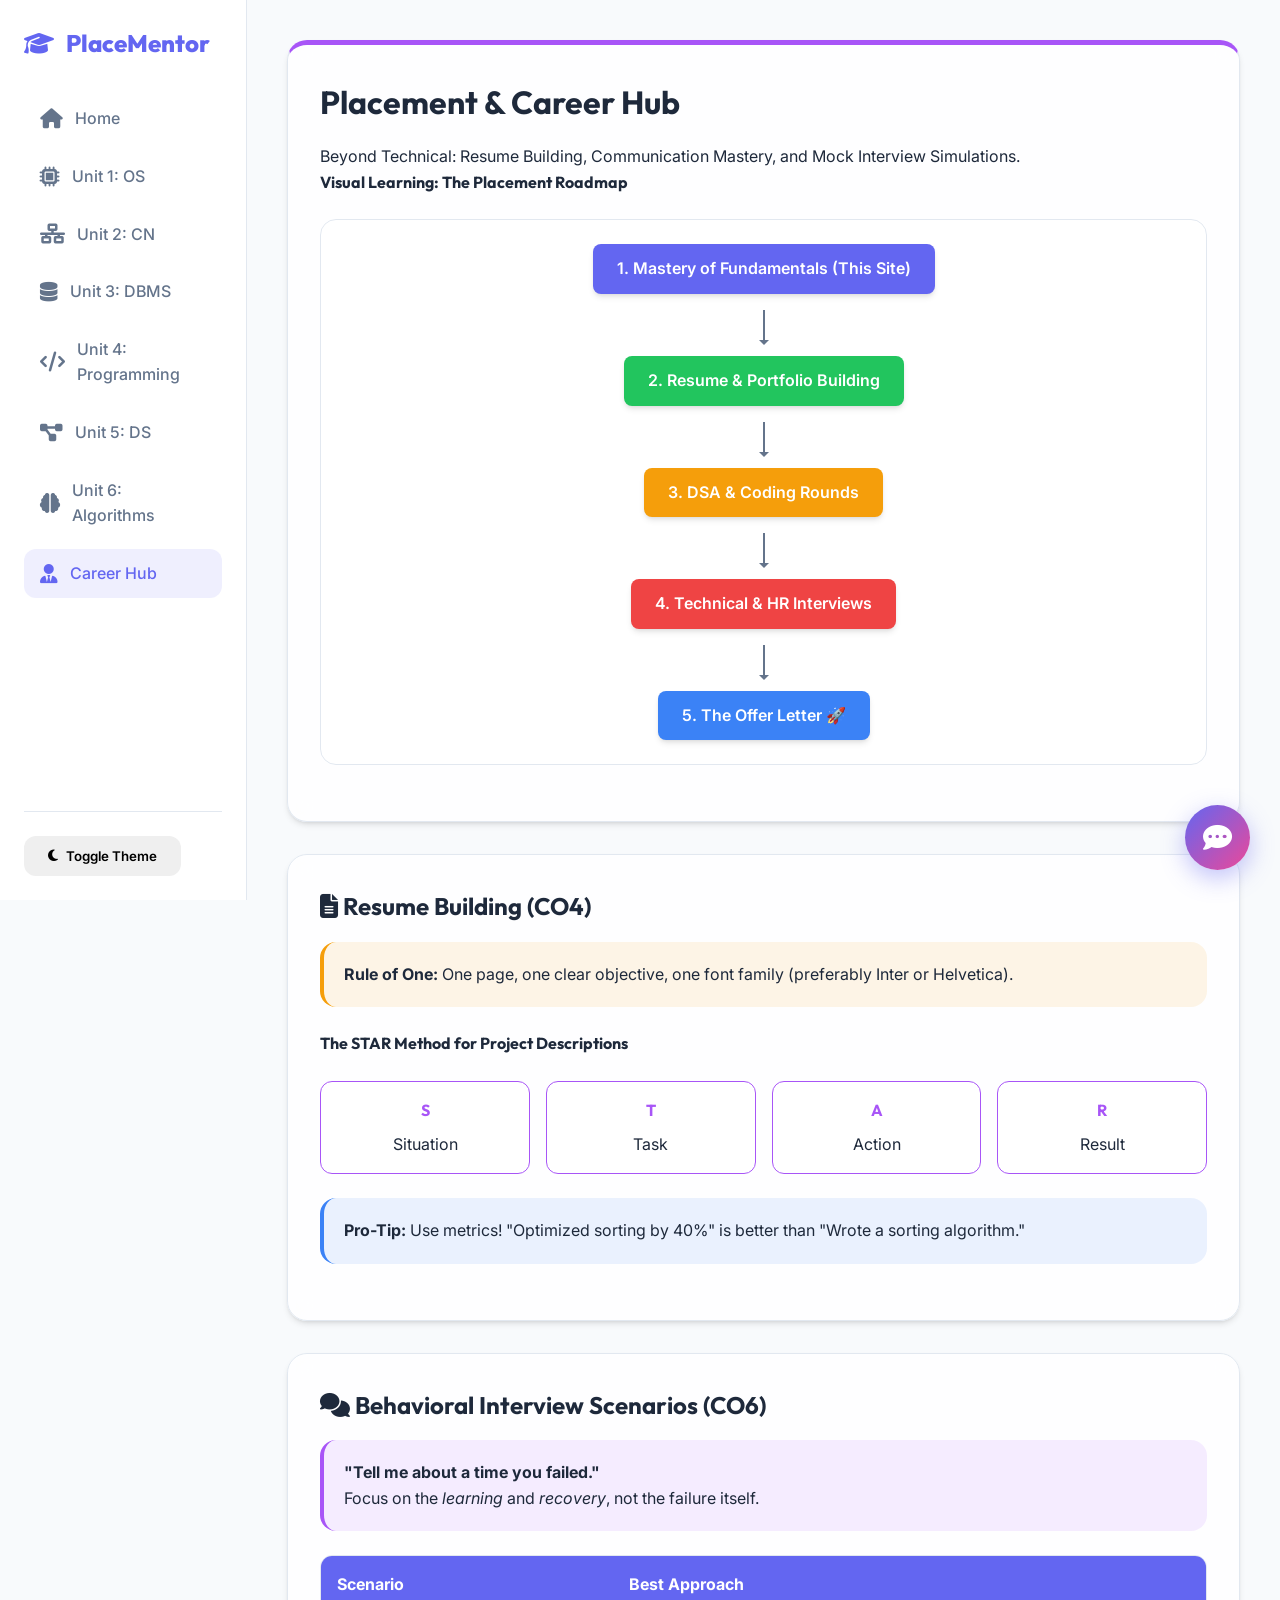
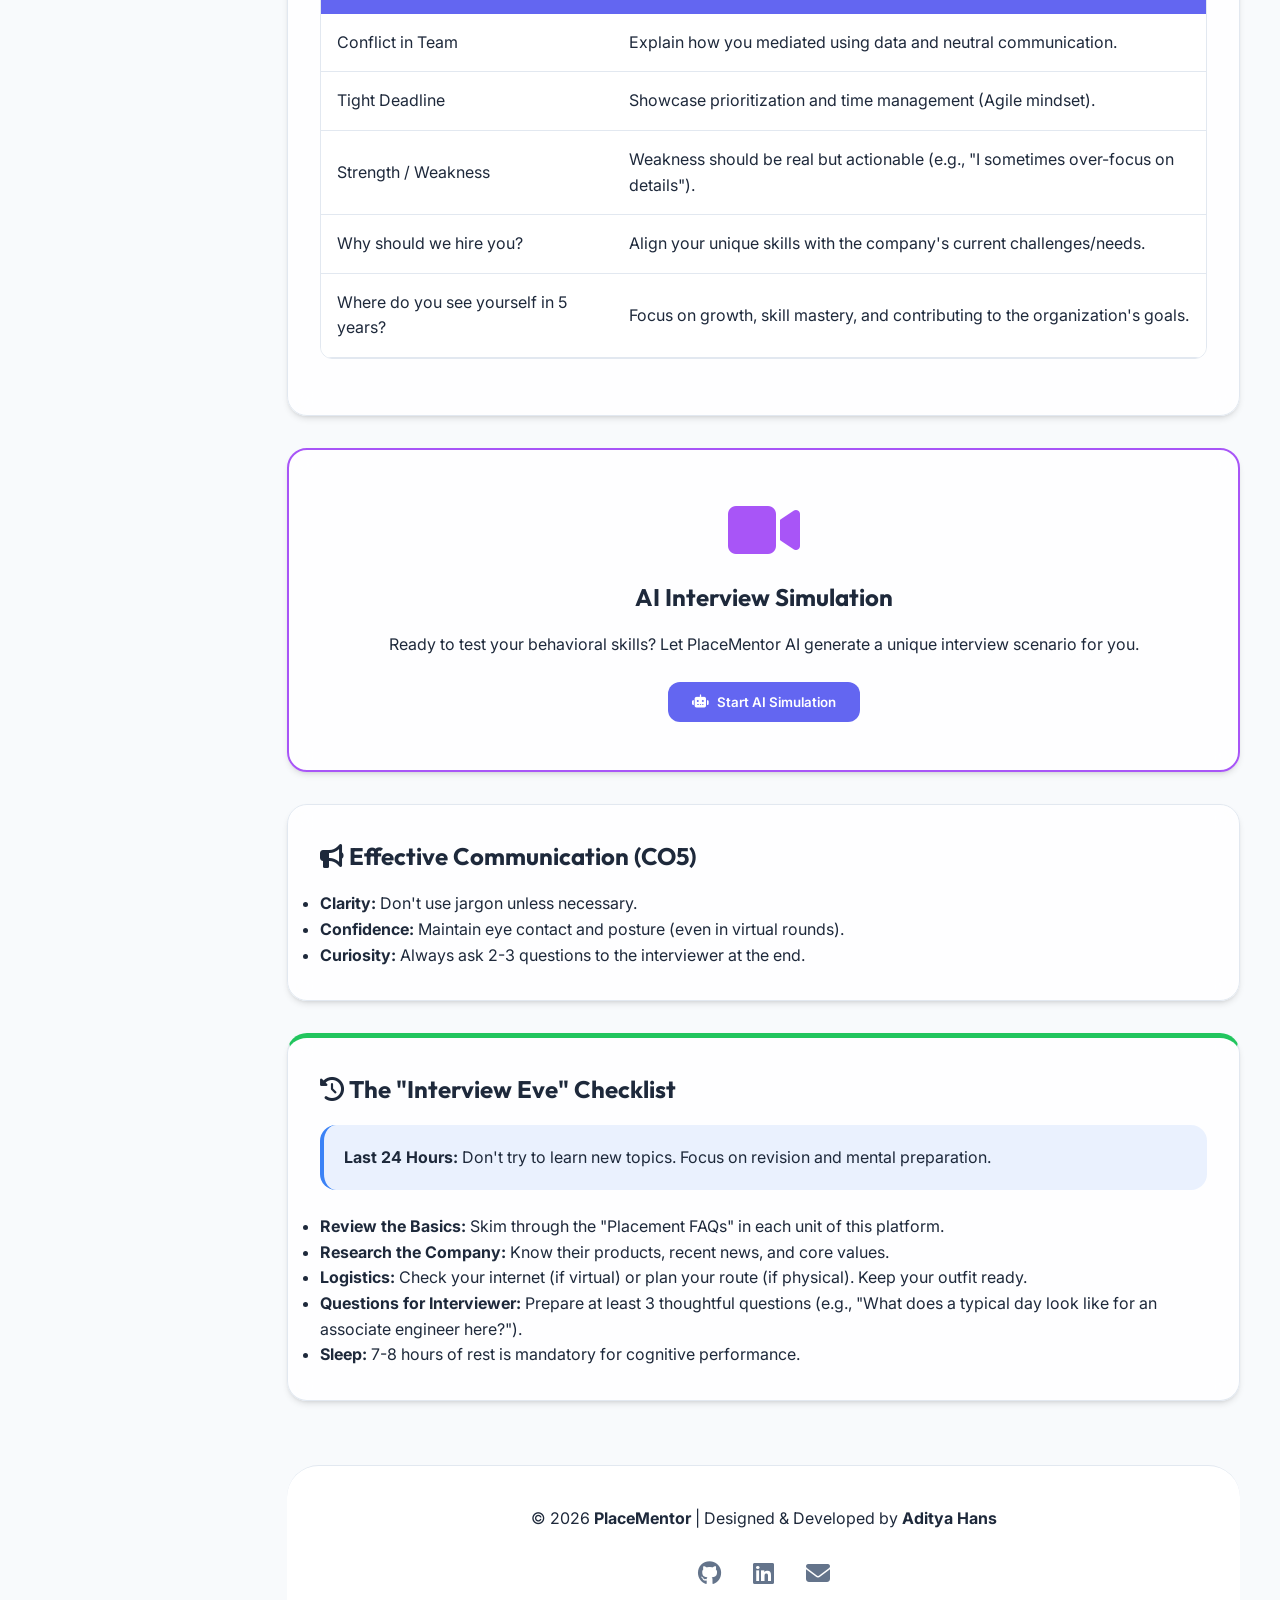
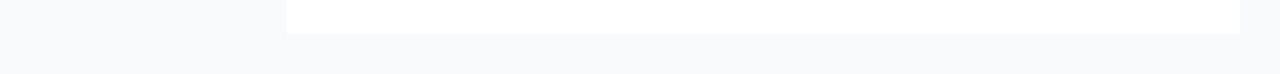
==== career.html @ b66179ef "first commit" ====
<!DOCTYPE html>
<html lang="en" data-theme="light">
<head>
    <meta charset="UTF-8">
    <meta name="viewport" content="width=device-width, initial-scale=1.0">
    <title>Career Hub - PlaceMentor</title>
    <link rel="stylesheet" href="style.css">
    <link rel="stylesheet" href="https://cdnjs.cloudflare.com/ajax/libs/font-awesome/6.4.0/css/all.min.css">
    <style>
        .career-card { border-top: 5px solid var(--purple); }
        .star-method { display: grid; grid-template-columns: repeat(auto-fit, minmax(150px, 1fr)); gap: 1rem; margin: 1.5rem 0; }
        .star-box { background: var(--glass); padding: 1rem; border-radius: 0.75rem; border: 1px solid var(--purple); text-align: center; }
        .star-box h4 { color: var(--purple); margin-bottom: 0.5rem; }
    </style>
</head>
<body>
    <div id="app-container">
        <aside class="sidebar">
            <div class="sidebar-logo"><i class="fas fa-graduation-cap"></i><span>PlaceMentor</span></div>
            <nav class="nav-links">
                <li class="nav-item"><a href="index.html" class="nav-link"><i class="fas fa-home"></i><span>Home</span></a></li>
                <li class="nav-item"><a href="unit1.html" class="nav-link"><i class="fas fa-microchip"></i><span>Unit 1: OS</span></a></li>
                <li class="nav-item"><a href="unit2.html" class="nav-link"><i class="fas fa-network-wired"></i><span>Unit 2: CN</span></a></li>
                <li class="nav-item"><a href="unit3.html" class="nav-link"><i class="fas fa-database"></i><span>Unit 3: DBMS</span></a></li>
                <li class="nav-item"><a href="unit4.html" class="nav-link"><i class="fas fa-code"></i><span>Unit 4: Programming</span></a></li>
                <li class="nav-item"><a href="unit5.html" class="nav-link"><i class="fas fa-project-diagram"></i><span>Unit 5: DS</span></a></li>
                <li class="nav-item"><a href="unit6.html" class="nav-link"><i class="fas fa-brain"></i><span>Unit 6: Algorithms</span></a></li>
                <li class="nav-item"><a href="career.html" class="nav-link active"><i class="fas fa-user-tie"></i><span>Career Hub</span></a></li>
            </nav>
            <div class="sidebar-footer"><button id="theme-toggle" class="btn"><i class="fas fa-moon"></i><span>Toggle Theme</span></button></div>
        </aside>

        <main class="main-content">
            <header class="glass-card career-card">
                <h1>Placement & Career Hub</h1>
                <p>Beyond Technical: Resume Building, Communication Mastery, and Mock Interview Simulations.</p>

                <h4>Visual Learning: The Placement Roadmap</h4>
                <div class="diagram-container">
                    <div class="visual-node">1. Mastery of Fundamentals (This Site)</div>
                    <div class="visual-arrow"></div>
                    <div class="visual-node" style="background: var(--success);">2. Resume & Portfolio Building</div>
                    <div class="visual-arrow"></div>
                    <div class="visual-node" style="background: var(--warning);">3. DSA & Coding Rounds</div>
                    <div class="visual-arrow"></div>
                    <div class="visual-node" style="background: var(--danger);">4. Technical & HR Interviews</div>
                    <div class="visual-arrow"></div>
                    <div class="visual-node" style="background: var(--info);">5. The Offer Letter 🚀</div>
                </div>
            </header>

            <!-- Resume Building -->
            <section class="glass-card">
                <h2><i class="fas fa-file-alt"></i> Resume Building (CO4)</h2>
                <div class="info-box important">
                    <p><strong>Rule of One:</strong> One page, one clear objective, one font family (preferably Inter or Helvetica).</p>
                </div>
                <h4>The STAR Method for Project Descriptions</h4>
                <div class="star-method">
                    <div class="star-box"><h4>S</h4><p>Situation</p></div>
                    <div class="star-box"><h4>T</h4><p>Task</p></div>
                    <div class="star-box"><h4>A</h4><p>Action</p></div>
                    <div class="star-box"><h4>R</h4><p>Result</p></div>
                </div>
                <div class="info-box definition">
                    <p><strong>Pro-Tip:</strong> Use metrics! "Optimized sorting by 40%" is better than "Wrote a sorting algorithm."</p>
                </div>
            </section>

            <!-- Behavioral Mastery -->
            <section class="glass-card">
                <h2><i class="fas fa-comments"></i> Behavioral Interview Scenarios (CO6)</h2>
                <div class="info-box interview">
                    <p><strong>"Tell me about a time you failed."</strong><br>
                    Focus on the <em>learning</em> and <em>recovery</em>, not the failure itself.</p>
                </div>
                <table class="tech-table">
                    <thead><tr><th>Scenario</th><th>Best Approach</th></tr></thead>
                    <tbody>
                        <tr><td>Conflict in Team</td><td>Explain how you mediated using data and neutral communication.</td></tr>
                        <tr><td>Tight Deadline</td><td>Showcase prioritization and time management (Agile mindset).</td></tr>
                        <tr><td>Strength / Weakness</td><td>Weakness should be real but actionable (e.g., "I sometimes over-focus on details").</td></tr>
                        <tr><td>Why should we hire you?</td><td>Align your unique skills with the company's current challenges/needs.</td></tr>
                        <tr><td>Where do you see yourself in 5 years?</td><td>Focus on growth, skill mastery, and contributing to the organization's goals.</td></tr>
                    </tbody>
                </table>
            </section>

            <!-- Mock Simulation Mockup -->
            <section class="glass-card" style="border: 2px solid var(--purple); text-align: center; padding: 3rem;">
                <i class="fas fa-video fa-4x" style="color: var(--purple); margin-bottom: 1rem;"></i>
                <h2>AI Interview Simulation</h2>
                <p>Ready to test your behavioral skills? Let PlaceMentor AI generate a unique interview scenario for you.</p>
                <div id="quiz-career" style="text-align: left; margin-top: 1.5rem;"></div>
                <button class="btn btn-primary" onclick="generateAIQuiz('career', 'Behavioral Interview Questions, HR Scenarios, and Soft Skills')">
                    <i class="fas fa-robot"></i> Start AI Simulation
                </button>
                <div id="quiz-result-career"></div>
            </section>

            <!-- Communication CO5 -->
            <section class="glass-card">
                <h2><i class="fas fa-bullhorn"></i> Effective Communication (CO5)</h2>
                <ul>
                    <li><strong>Clarity:</strong> Don't use jargon unless necessary.</li>
                    <li><strong>Confidence:</strong> Maintain eye contact and posture (even in virtual rounds).</li>
                    <li><strong>Curiosity:</strong> Always ask 2-3 questions to the interviewer at the end.</li>
                </ul>
            </section>

            <section class="glass-card" style="border-top: 5px solid var(--success);">
                <h2><i class="fas fa-history"></i> The "Interview Eve" Checklist</h2>
                <div class="info-box definition">
                    <p><strong>Last 24 Hours:</strong> Don't try to learn new topics. Focus on revision and mental preparation.</p>
                </div>
                <ul>
                    <li><strong>Review the Basics:</strong> Skim through the "Placement FAQs" in each unit of this platform.</li>
                    <li><strong>Research the Company:</strong> Know their products, recent news, and core values.</li>
                    <li><strong>Logistics:</strong> Check your internet (if virtual) or plan your route (if physical). Keep your outfit ready.</li>
                    <li><strong>Questions for Interviewer:</strong> Prepare at least 3 thoughtful questions (e.g., "What does a typical day look like for an associate engineer here?").</li>
                    <li><strong>Sleep:</strong> 7-8 hours of rest is mandatory for cognitive performance.</li>
                </ul>
            </section>

            <footer>
                <p>© 2026 <strong>PlaceMentor</strong> | Designed & Developed by <strong>Aditya Hans</strong></p>
                <div class="footer-links">
                    <a href="https://github.com/AddyTheDeveloper" target="_blank"><i class="fab fa-github"></i></a>
                    <a href="https://www.linkedin.com/in/adityahans17" target="_blank"><i class="fab fa-linkedin"></i></a>
                    <a href="mailto:adityahans.17@gmail.com"><i class="fas fa-envelope"></i></a>
                </div>
            </footer>
        </main>
    </div>

    <!-- PlaceMentor AI Widget -->
    <div id="ai-widget">
        <div id="ai-panel">
            <h4 style="margin-bottom: 0.5rem;"><i class="fas fa-robot"></i> PlaceMentor AI</h4>
            <div class="ai-input-group">
                <input type="text" id="ai-prompt" placeholder="Ask a tech question...">
                <button class="btn btn-primary" onclick="toggleAIConsult()">Ask</button>
            </div>
            <div id="ai-response">I am your technical interview coach. How can I help?</div>
        </div>
        <button id="ai-chat-btn" onclick="toggleAIPanel()"><i class="fas fa-comment-dots"></i></button>
    </div>

    <script src="script.js?v=2.1.1"></script>
    <script>
        function toggleAIPanel() {
            const panel = document.getElementById('ai-panel');
            panel.style.display = panel.style.display === 'block' ? 'none' : 'block';
        }
        function toggleAIConsult() {
            const prompt = document.getElementById('ai-prompt').value;
            if (prompt) askPlaceMentorAI(prompt);
        }
    </script>
</body>
</html>
---- style.css ----
@import url('https://fonts.googleapis.com/css2?family=Inter:wght@300;400;500;600;700&family=Outfit:wght@400;500;600;700&display=swap');

:root {
    /* Base Tokens - Light Mode */
    --primary: #6366f1;
    --primary-rgb: 99, 102, 241;
    --primary-hover: #4f46e5;
    --secondary: #ec4899;
    --secondary-rgb: 236, 72, 153;
    --bg-main: #f8fafc;
    --bg-sidebar: #ffffff;
    --bg-card: rgba(255, 255, 255, 0.8);
    --text-main: #1e293b;
    --text-muted: #64748b;
    --border: #e2e8f0;
    --glass: rgba(255, 255, 255, 0.7);
    --glass-border: rgba(255, 255, 255, 0.3);
    
    /* Semantic Colors */
    --success: #22c55e;
    --warning: #f59e0b;
    --danger: #ef4444;
    --info: #3b82f6;
    --purple: #a855f7;
    --purple-rgb: 168, 85, 247;
    
    --shadow-sm: 0 1px 2px 0 rgb(0 0 0 / 0.05);
    --shadow: 0 4px 6px -1px rgb(0 0 0 / 0.1), 0 2px 4px -2px rgb(0 0 0 / 0.1);
    --shadow-lg: 0 10px 15px -3px rgb(0 0 0 / 0.1), 0 4px 6px -4px rgb(0 0 0 / 0.1);
    
    --transition: all 0.3s cubic-bezier(0.4, 0, 0.2, 1);
}

[data-theme="dark"] {
    --bg-main: #0f172a;
    --bg-sidebar: #1e293b;
    --bg-card: rgba(30, 41, 59, 0.8);
    --text-main: #f1f5f9;
    --text-muted: #94a3b8;
    --border: #334155;
    --glass: rgba(15, 23, 42, 0.7);
    --glass-border: rgba(255, 255, 255, 0.1);
}

* {
    margin: 0;
    padding: 0;
    box-sizing: border-box;
    scroll-behavior: smooth;
}

body {
    font-family: 'Inter', sans-serif;
    background-color: var(--bg-main);
    color: var(--text-main);
    line-height: 1.6;
    transition: var(--transition);
    overflow-x: hidden;
}

h1, h2, h3, h4, h5 {
    font-family: 'Outfit', sans-serif;
    margin-bottom: 1rem;
    font-weight: 700;
}

/* PlaceMentor AI Widget - Premium Fixed Alignment */
#ai-widget {
    position: fixed;
    bottom: 30px;
    right: 30px;
    z-index: 10000;
    font-family: 'Outfit', sans-serif;
}

#ai-chat-btn {
    width: 65px;
    height: 65px;
    border-radius: 50%;
    background: linear-gradient(135deg, var(--primary), var(--secondary));
    color: white;
    border: none;
    cursor: pointer;
    box-shadow: 0 8px 25px rgba(var(--primary-rgb), 0.4);
    display: flex;
    align-items: center;
    justify-content: center;
    font-size: 1.8rem;
    transition: all 0.4s cubic-bezier(0.175, 0.885, 0.32, 1.275);
}

#ai-chat-btn:hover {
    transform: scale(1.1) rotate(5deg);
    box-shadow: 0 12px 35px rgba(var(--primary-rgb), 0.6);
}

#ai-panel {
    position: absolute;
    bottom: 85px;
    right: 0;
    width: 350px;
    background: var(--bg-card);
    backdrop-filter: blur(20px);
    border: 1px solid var(--border);
    border-radius: 1.5rem;
    padding: 1.5rem;
    box-shadow: 0 15px 50px rgba(0,0,0,0.3);
    display: none;
    flex-direction: column;
    animation: aiSlideUp 0.4s ease-out;
}

@keyframes aiSlideUp {
    from { transform: translateY(20px); opacity: 0; }
    to { transform: translateY(0); opacity: 1; }
}

#ai-response {
    margin-top: 1.25rem;
    font-size: 0.9rem;
    max-height: 250px;
    overflow-y: auto;
    padding: 1rem;
    background: var(--bg-main);
    border-radius: 1rem;
    border: 1px solid var(--border);
    line-height: 1.6;
    color: var(--text-main);
}

.ai-input-group {
    display: flex;
    gap: 0.75rem;
}

.ai-input-group input {
    flex: 1;
    padding: 0.8rem 1rem;
    border-radius: 0.75rem;
    border: 1px solid var(--border);
    background: var(--bg-main);
    color: var(--text-main);
    outline: none;
    transition: border 0.3s;
}

.ai-input-group input:focus {
    border-color: var(--primary);
}

/* Layout */
#app-container {
    display: flex;
    min-height: 100vh;
}

/* Sidebar */
.sidebar {
    width: 280px;
    background: var(--bg-sidebar);
    border-right: 1px solid var(--border);
    height: 100vh;
    position: sticky;
    top: 0;
    padding: 1.5rem;
    display: flex;
    flex-direction: column;
    z-index: 100;
    transition: var(--transition);
}

.sidebar-logo {
    display: flex;
    align-items: center;
    gap: 0.75rem;
    font-size: 1.5rem;
    font-weight: 800;
    color: var(--primary);
    margin-bottom: 2rem;
    font-family: 'Outfit', sans-serif;
}

.nav-links {
    list-style: none;
    flex-grow: 1;
}

.nav-item {
    margin-bottom: 0.5rem;
}

.nav-link {
    display: flex;
    align-items: center;
    gap: 0.75rem;
    padding: 0.75rem 1rem;
    text-decoration: none;
    color: var(--text-muted);
    border-radius: 0.75rem;
    font-weight: 500;
    transition: var(--transition);
}

.nav-link:hover, .nav-link.active {
    background: rgba(var(--primary-rgb), 0.1);
    color: var(--primary);
}

.nav-link i {
    font-size: 1.25rem;
}

/* Sidebar Footer & Theme Toggle */
.sidebar-footer {
    padding-top: 1.5rem;
    border-top: 1px solid var(--border);
    margin-top: auto;
}

/* Main Content */
.main-content {
    flex-grow: 1;
    padding: 2.5rem;
    max-width: 1200px;
    margin: 0 auto;
}

/* Cards & Glassmorphism */
.glass-card {
    background: var(--bg-card);
    backdrop-filter: blur(12px);
    -webkit-backdrop-filter: blur(12px);
    border: 1px solid var(--border);
    box-shadow: var(--shadow);
    border-radius: 1.25rem;
    padding: 2rem;
    margin-bottom: 2rem;
    transition: var(--transition);
}

.glass-card:hover {
    transform: translateY(-4px);
    box-shadow: var(--shadow-lg);
}

/* Buttons */
.btn {
    display: inline-flex;
    align-items: center;
    justify-content: center;
    padding: 0.75rem 1.5rem;
    border-radius: 0.75rem;
    font-weight: 600;
    cursor: pointer;
    transition: var(--transition);
    border: none;
    gap: 0.5rem;
    font-family: inherit;
}

.btn-primary {
    background: var(--primary);
    color: white;
}

.btn-primary:hover {
    background: var(--primary-hover);
    box-shadow: 0 4px 12px rgba(var(--primary-rgb), 0.3);
}

/* Alert Boxes */
.info-box {
    padding: 1.25rem;
    border-radius: 1rem;
    margin-bottom: 1.5rem;
    border-left: 4px solid;
    display: flex;
    gap: 1rem;
}

.info-box.definition { border-color: var(--info); background: rgba(59, 130, 246, 0.1); }
.info-box.formula { border-color: var(--success); background: rgba(34, 197, 94, 0.1); }
.info-box.important { border-color: var(--warning); background: rgba(245, 158, 11, 0.1); }
.info-box.interview { border-color: var(--purple); background: rgba(var(--purple-rgb), 0.1); }

/* Progress Tracker */
.progress-container {
    width: 100%;
    height: 8px;
    background: var(--border);
    border-radius: 4px;
    margin: 1rem 0;
    overflow: hidden;
}

.progress-bar {
    height: 100%;
    background: linear-gradient(90deg, var(--primary), var(--secondary));
    width: 0%;
    transition: width 0.5s ease;
}

/* Tables */
.tech-table-wrapper {
    width: 100%;
    overflow-x: auto;
    margin: 1.5rem 0;
    border-radius: 0.75rem;
    border: 1px solid var(--border);
}

.tech-table {
    width: 100%;
    min-width: 600px;
    border-collapse: collapse;
}

.tech-table th {
    background: var(--primary);
    color: white;
    padding: 1rem;
    text-align: left;
}

.tech-table td {
    padding: 1rem;
    border-bottom: 1px solid var(--border);
    background: var(--bg-card);
}

/* Footer */
footer {
    margin-top: 4rem;
    padding: 2.5rem;
    border-top: 1px solid var(--border);
    text-align: center;
    background: var(--bg-sidebar);
    border-radius: 2rem 2rem 0 0;
}

.footer-links {
    margin-top: 1.5rem;
    display: flex;
    justify-content: center;
    gap: 2rem;
}

.footer-links a {
    color: var(--text-muted);
    font-size: 1.5rem;
    transition: var(--transition);
}

.footer-links a:hover {
    color: var(--primary);
    transform: translateY(-3px);
}

/* Responsive Adjustments */
@media (max-width: 1024px) {
    .sidebar { width: 80px; padding: 1rem 0.5rem; }
    .sidebar-logo span, .nav-link span, .sidebar-footer span { display: none; }
    .main-content { padding: 1.5rem; }
}

@media (max-width: 768px) {
    #app-container { flex-direction: column; }
    .sidebar {
        width: 100%;
        height: auto;
        position: fixed;
        bottom: 0;
        top: auto;
        flex-direction: row;
        border-right: none;
        border-top: 1px solid var(--border);
        padding: 0.5rem;
        z-index: 1000;
    }
    .sidebar-logo, .sidebar-footer { display: none; }
    .nav-links {
        display: flex;
        flex-direction: row;
        width: 100%;
        justify-content: space-around;
    }
    .nav-item { margin-bottom: 0; }
    .nav-link {
        flex-direction: column;
        gap: 4px;
        padding: 0.5rem;
        font-size: 0.65rem;
    }
    .nav-link i { font-size: 1.2rem; }
    .nav-link span { display: block; }
    .main-content {
        padding: 1.5rem;
        margin-bottom: 100px; /* More space for bottom nav */
    }
    #ai-widget {
        bottom: 110px; /* Lift above bottom nav */
        right: 20px;
    }
    #ai-chat-btn {
        bottom: 90px; /* Lift above bottom nav */
        right: 20px;
        width: 50px;
        height: 50px;
    }
    #ai-panel {
        width: calc(100vw - 40px);
        right: 0;
        bottom: 70px;
    }
}

/* Technical Enhancements for Visual Learning */
.diagram-container {
    background: var(--bg-card);
    border: 1px solid var(--border);
    border-radius: 1rem;
    padding: 1.5rem;
    margin: 1.5rem 0;
    display: flex;
    flex-direction: column;
    align-items: center;
    gap: 1rem;
}

.visual-node {
    padding: 0.75rem 1.5rem;
    background: var(--primary);
    color: white;
    border-radius: 0.5rem;
    font-weight: 600;
    box-shadow: var(--shadow);
}

.visual-arrow {
    width: 2px;
    height: 30px;
    background: var(--text-muted);
    position: relative;
}

.visual-arrow::after {
    content: '';
    position: absolute;
    bottom: -5px;
    left: -4px;
    border-left: 5px solid transparent;
    border-right: 5px solid transparent;
    border-top: 5px solid var(--text-muted);
}
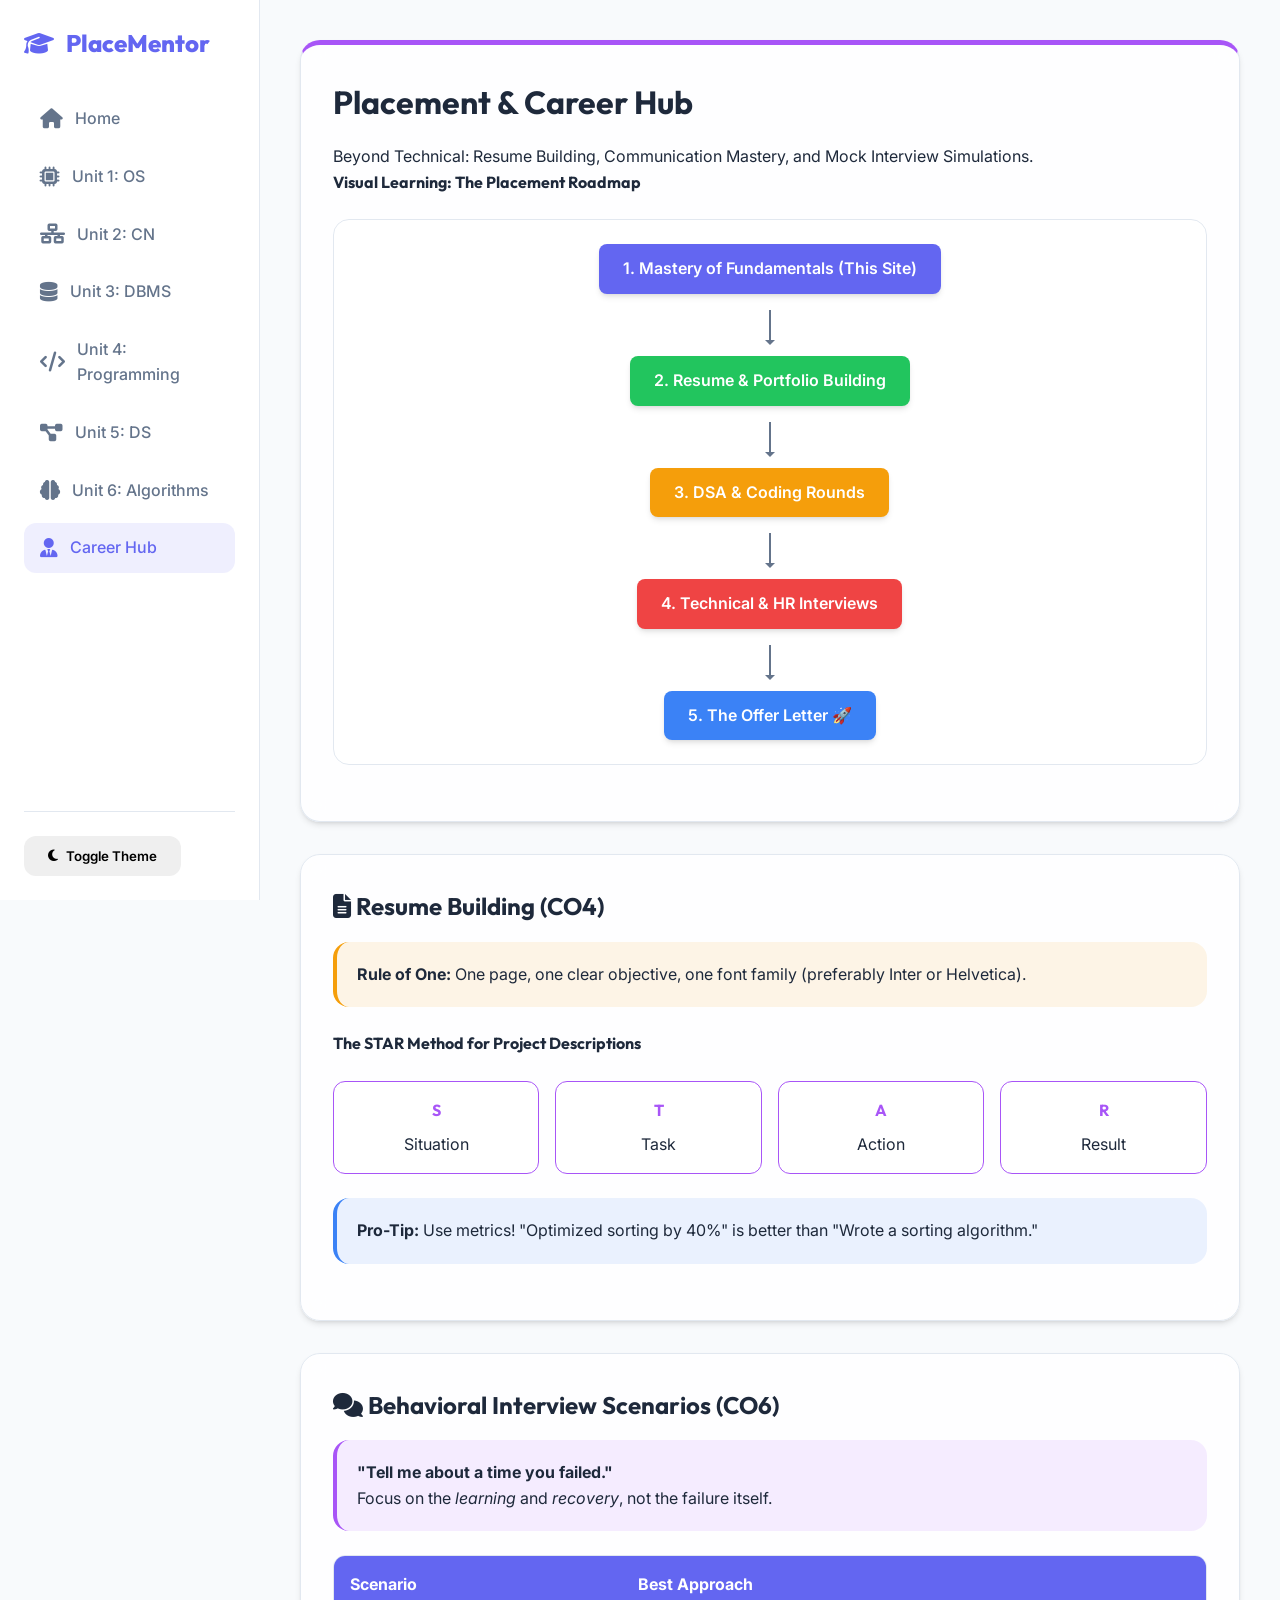
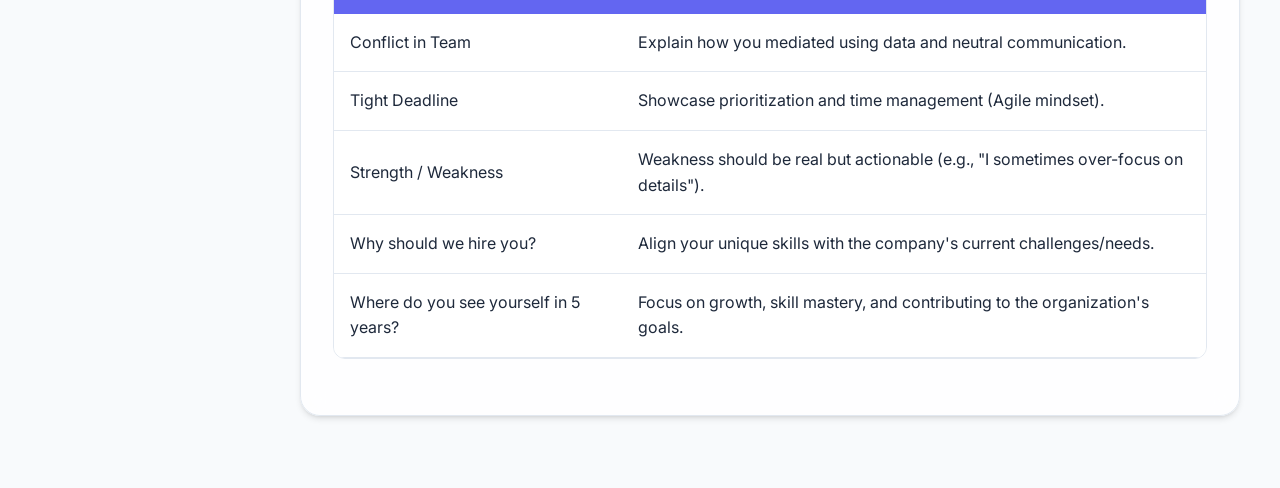
==== commit 18edc160: "fix" ====
--- a/career.html
+++ b/career.html
@@ -86,76 +86,6 @@
                 </table>
             </section>
 
-            <!-- Mock Simulation Mockup -->
-            <section class="glass-card" style="border: 2px solid var(--purple); text-align: center; padding: 3rem;">
-                <i class="fas fa-video fa-4x" style="color: var(--purple); margin-bottom: 1rem;"></i>
-                <h2>AI Interview Simulation</h2>
-                <p>Ready to test your behavioral skills? Let PlaceMentor AI generate a unique interview scenario for you.</p>
-                <div id="quiz-career" style="text-align: left; margin-top: 1.5rem;"></div>
-                <button class="btn btn-primary" onclick="generateAIQuiz('career', 'Behavioral Interview Questions, HR Scenarios, and Soft Skills')">
-                    <i class="fas fa-robot"></i> Start AI Simulation
-                </button>
-                <div id="quiz-result-career"></div>
-            </section>
-
-            <!-- Communication CO5 -->
-            <section class="glass-card">
-                <h2><i class="fas fa-bullhorn"></i> Effective Communication (CO5)</h2>
-                <ul>
-                    <li><strong>Clarity:</strong> Don't use jargon unless necessary.</li>
-                    <li><strong>Confidence:</strong> Maintain eye contact and posture (even in virtual rounds).</li>
-                    <li><strong>Curiosity:</strong> Always ask 2-3 questions to the interviewer at the end.</li>
-                </ul>
-            </section>
-
-            <section class="glass-card" style="border-top: 5px solid var(--success);">
-                <h2><i class="fas fa-history"></i> The "Interview Eve" Checklist</h2>
-                <div class="info-box definition">
-                    <p><strong>Last 24 Hours:</strong> Don't try to learn new topics. Focus on revision and mental preparation.</p>
-                </div>
-                <ul>
-                    <li><strong>Review the Basics:</strong> Skim through the "Placement FAQs" in each unit of this platform.</li>
-                    <li><strong>Research the Company:</strong> Know their products, recent news, and core values.</li>
-                    <li><strong>Logistics:</strong> Check your internet (if virtual) or plan your route (if physical). Keep your outfit ready.</li>
-                    <li><strong>Questions for Interviewer:</strong> Prepare at least 3 thoughtful questions (e.g., "What does a typical day look like for an associate engineer here?").</li>
-                    <li><strong>Sleep:</strong> 7-8 hours of rest is mandatory for cognitive performance.</li>
-                </ul>
-            </section>
-
-            <footer>
-                <p>© 2026 <strong>PlaceMentor</strong> | Designed & Developed by <strong>Aditya Hans</strong></p>
-                <div class="footer-links">
-                    <a href="https://github.com/AddyTheDeveloper" target="_blank"><i class="fab fa-github"></i></a>
-                    <a href="https://www.linkedin.com/in/adityahans17" target="_blank"><i class="fab fa-linkedin"></i></a>
-                    <a href="mailto:adityahans.17@gmail.com"><i class="fas fa-envelope"></i></a>
-                </div>
-            </footer>
-        </main>
-    </div>
-
-    <!-- PlaceMentor AI Widget -->
-    <div id="ai-widget">
-        <div id="ai-panel">
-            <h4 style="margin-bottom: 0.5rem;"><i class="fas fa-robot"></i> PlaceMentor AI</h4>
-            <div class="ai-input-group">
-                <input type="text" id="ai-prompt" placeholder="Ask a tech question...">
-                <button class="btn btn-primary" onclick="toggleAIConsult()">Ask</button>
-            </div>
-            <div id="ai-response">I am your technical interview coach. How can I help?</div>
-        </div>
-        <button id="ai-chat-btn" onclick="toggleAIPanel()"><i class="fas fa-comment-dots"></i></button>
-    </div>
-
     <script src="script.js?v=2.1.1"></script>
-    <script>
-        function toggleAIPanel() {
-            const panel = document.getElementById('ai-panel');
-            panel.style.display = panel.style.display === 'block' ? 'none' : 'block';
-        }
-        function toggleAIConsult() {
-            const prompt = document.getElementById('ai-prompt').value;
-            if (prompt) askPlaceMentorAI(prompt);
-        }
-    </script>
 </body>
 </html>
--- a/style.css
+++ b/style.css
@@ -64,90 +64,6 @@
     font-weight: 700;
 }
 
-/* PlaceMentor AI Widget - Premium Fixed Alignment */
-#ai-widget {
-    position: fixed;
-    bottom: 30px;
-    right: 30px;
-    z-index: 10000;
-    font-family: 'Outfit', sans-serif;
-}
-
-#ai-chat-btn {
-    width: 65px;
-    height: 65px;
-    border-radius: 50%;
-    background: linear-gradient(135deg, var(--primary), var(--secondary));
-    color: white;
-    border: none;
-    cursor: pointer;
-    box-shadow: 0 8px 25px rgba(var(--primary-rgb), 0.4);
-    display: flex;
-    align-items: center;
-    justify-content: center;
-    font-size: 1.8rem;
-    transition: all 0.4s cubic-bezier(0.175, 0.885, 0.32, 1.275);
-}
-
-#ai-chat-btn:hover {
-    transform: scale(1.1) rotate(5deg);
-    box-shadow: 0 12px 35px rgba(var(--primary-rgb), 0.6);
-}
-
-#ai-panel {
-    position: absolute;
-    bottom: 85px;
-    right: 0;
-    width: 350px;
-    background: var(--bg-card);
-    backdrop-filter: blur(20px);
-    border: 1px solid var(--border);
-    border-radius: 1.5rem;
-    padding: 1.5rem;
-    box-shadow: 0 15px 50px rgba(0,0,0,0.3);
-    display: none;
-    flex-direction: column;
-    animation: aiSlideUp 0.4s ease-out;
-}
-
-@keyframes aiSlideUp {
-    from { transform: translateY(20px); opacity: 0; }
-    to { transform: translateY(0); opacity: 1; }
-}
-
-#ai-response {
-    margin-top: 1.25rem;
-    font-size: 0.9rem;
-    max-height: 250px;
-    overflow-y: auto;
-    padding: 1rem;
-    background: var(--bg-main);
-    border-radius: 1rem;
-    border: 1px solid var(--border);
-    line-height: 1.6;
-    color: var(--text-main);
-}
-
-.ai-input-group {
-    display: flex;
-    gap: 0.75rem;
-}
-
-.ai-input-group input {
-    flex: 1;
-    padding: 0.8rem 1rem;
-    border-radius: 0.75rem;
-    border: 1px solid var(--border);
-    background: var(--bg-main);
-    color: var(--text-main);
-    outline: none;
-    transition: border 0.3s;
-}
-
-.ai-input-group input:focus {
-    border-color: var(--primary);
-}
-
 /* Layout */
 #app-container {
     display: flex;
@@ -397,20 +313,9 @@
         padding: 1.5rem;
         margin-bottom: 100px; /* More space for bottom nav */
     }
-    #ai-widget {
-        bottom: 110px; /* Lift above bottom nav */
-        right: 20px;
-    }
-    #ai-chat-btn {
-        bottom: 90px; /* Lift above bottom nav */
-        right: 20px;
-        width: 50px;
-        height: 50px;
-    }
-    #ai-panel {
-        width: calc(100vw - 40px);
-        right: 0;
-        bottom: 70px;
+    .main-content {
+        padding: 1.5rem;
+        margin-bottom: 100px; /* More space for bottom nav */
     }
 }
 
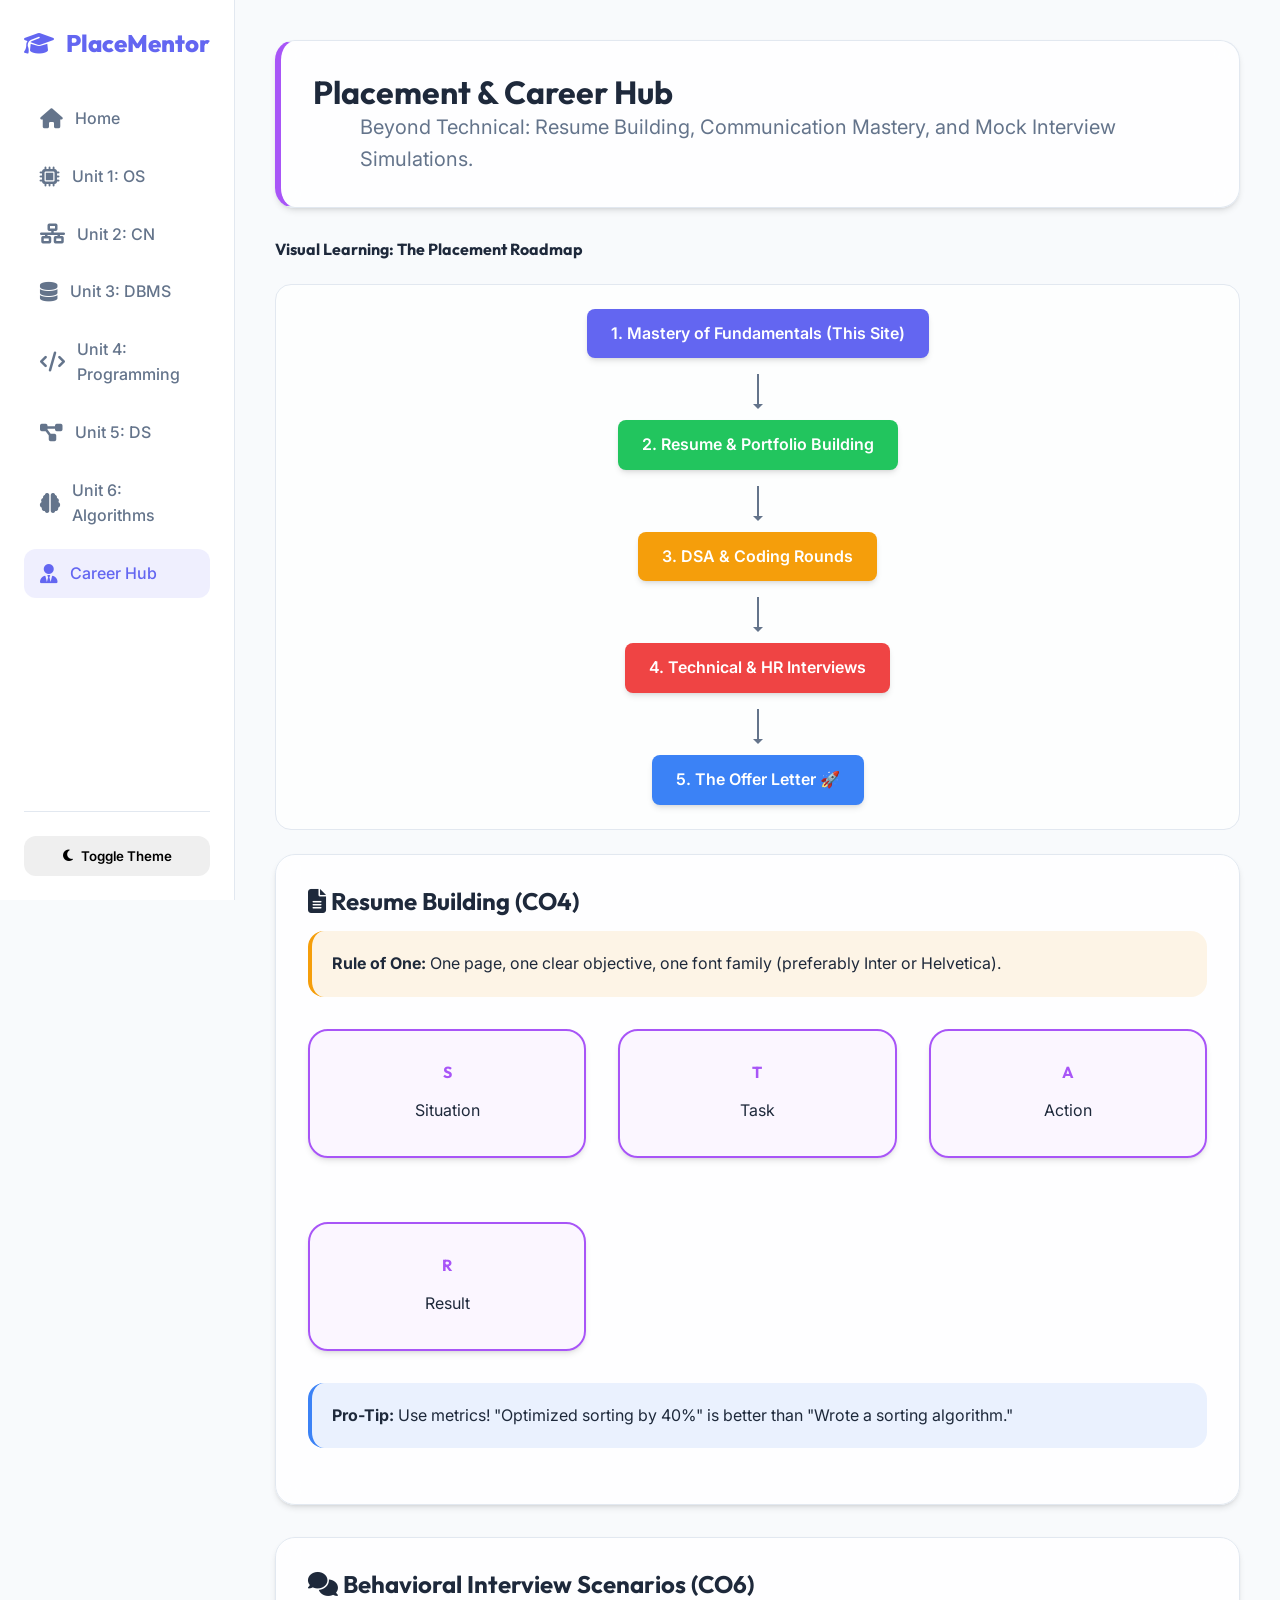
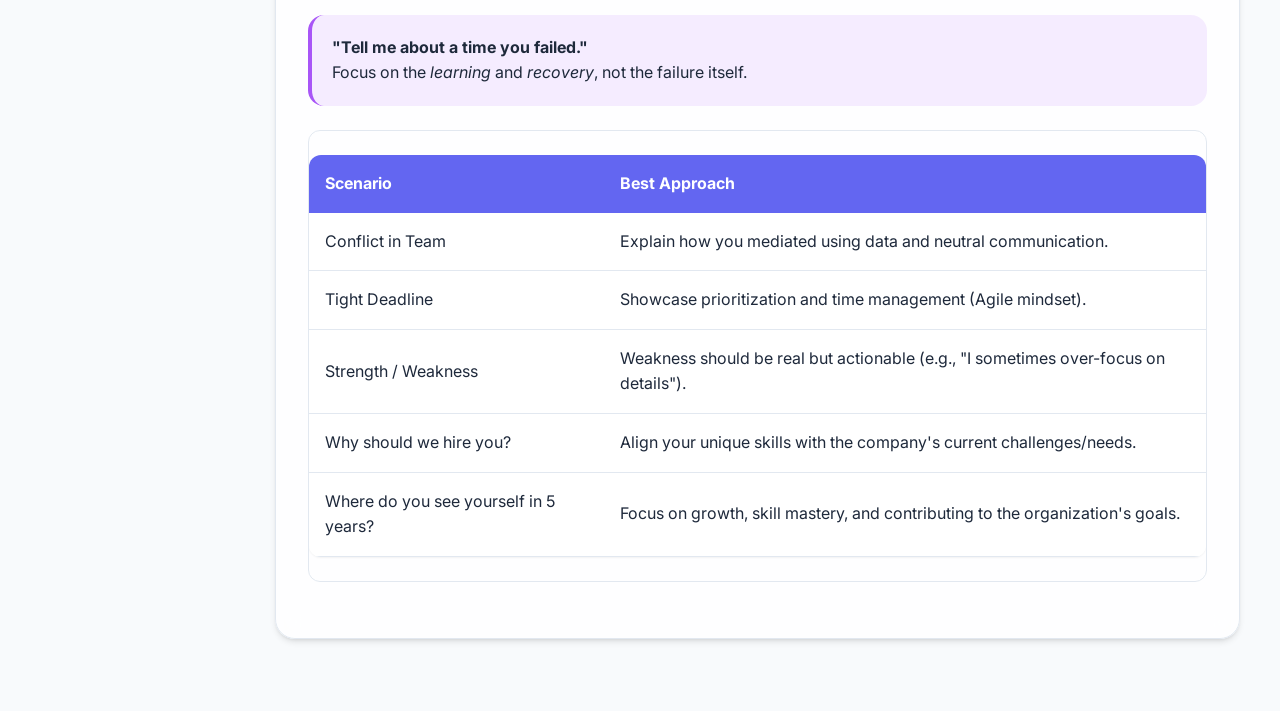
==== commit 1ba18c7a: "fix" ====
--- a/career.html
+++ b/career.html
@@ -6,12 +6,6 @@
     <title>Career Hub - PlaceMentor</title>
     <link rel="stylesheet" href="style.css">
     <link rel="stylesheet" href="https://cdnjs.cloudflare.com/ajax/libs/font-awesome/6.4.0/css/all.min.css">
-    <style>
-        .career-card { border-top: 5px solid var(--purple); }
-        .star-method { display: grid; grid-template-columns: repeat(auto-fit, minmax(150px, 1fr)); gap: 1rem; margin: 1.5rem 0; }
-        .star-box { background: var(--glass); padding: 1rem; border-radius: 0.75rem; border: 1px solid var(--purple); text-align: center; }
-        .star-box h4 { color: var(--purple); margin-bottom: 0.5rem; }
-    </style>
 </head>
 <body>
     <div id="app-container">
@@ -27,13 +21,19 @@
                 <li class="nav-item"><a href="unit6.html" class="nav-link"><i class="fas fa-brain"></i><span>Unit 6: Algorithms</span></a></li>
                 <li class="nav-item"><a href="career.html" class="nav-link active"><i class="fas fa-user-tie"></i><span>Career Hub</span></a></li>
             </nav>
-            <div class="sidebar-footer"><button id="theme-toggle" class="btn"><i class="fas fa-moon"></i><span>Toggle Theme</span></button></div>
+            <div class="sidebar-footer">
+                <button id="theme-toggle" class="btn w-full">
+                    <i class="fas fa-moon"></i>
+                    <span>Toggle Theme</span>
+                </button>
+            </div>
         </aside>
 
         <main class="main-content">
-            <header class="glass-card career-card">
-                <h1>Placement & Career Hub</h1>
-                <p>Beyond Technical: Resume Building, Communication Mastery, and Mock Interview Simulations.</p>
+            <header class="glass-card header-unit" style="border-left-color: var(--purple);">
+                <h1 class="mb-0">Placement & Career Hub</h1>
+                <p class="hero-subtitle mb-0 mt-2">Beyond Technical: Resume Building, Communication Mastery, and Mock Interview Simulations.</p>
+            </header>
 
                 <h4>Visual Learning: The Placement Roadmap</h4>
                 <div class="diagram-container">
@@ -55,12 +55,23 @@
                 <div class="info-box important">
                     <p><strong>Rule of One:</strong> One page, one clear objective, one font family (preferably Inter or Helvetica).</p>
                 </div>
-                <h4>The STAR Method for Project Descriptions</h4>
-                <div class="star-method">
-                    <div class="star-box"><h4>S</h4><p>Situation</p></div>
-                    <div class="star-box"><h4>T</h4><p>Task</p></div>
-                    <div class="star-box"><h4>A</h4><p>Action</p></div>
-                    <div class="star-box"><h4>R</h4><p>Result</p></div>
+                <div class="benefit-grid mt-2 text-center">
+                    <div class="p-4 border-purple glass-card">
+                        <h4 class="color-purple">S</h4>
+                        <p>Situation</p>
+                    </div>
+                    <div class="p-4 border-purple glass-card">
+                        <h4 class="color-purple">T</h4>
+                        <p>Task</p>
+                    </div>
+                    <div class="p-4 border-purple glass-card">
+                        <h4 class="color-purple">A</h4>
+                        <p>Action</p>
+                    </div>
+                    <div class="p-4 border-purple glass-card">
+                        <h4 class="color-purple">R</h4>
+                        <p>Result</p>
+                    </div>
                 </div>
                 <div class="info-box definition">
                     <p><strong>Pro-Tip:</strong> Use metrics! "Optimized sorting by 40%" is better than "Wrote a sorting algorithm."</p>
--- a/style.css
+++ b/style.css
@@ -62,7 +62,28 @@
     font-family: 'Outfit', sans-serif;
     margin-bottom: 1rem;
     font-weight: 700;
-}
+    line-height: 1.2;
+}
+
+/* Utility Classes */
+.text-center { text-align: center; }
+.text-left { text-align: left; }
+.p-4 { padding: 1rem; }
+.pl-4 { padding-left: 1.5rem; }
+.flex-between { display: flex; justify-content: space-between; align-items: center; }
+.flex-center { display: flex; justify-content: center; align-items: center; }
+.w-full { width: 100%; }
+.mt-1 { margin-top: 0.25rem; }
+.mt-2 { margin-top: 0.5rem; }
+.mt-4 { margin-top: 1rem; }
+.mb-0 { margin-bottom: 0 !important; }
+
+.color-primary { color: var(--primary); }
+.color-secondary { color: var(--secondary); }
+.color-success { color: var(--success); }
+.color-warning { color: var(--warning); }
+.color-danger { color: var(--danger); }
+.color-purple { color: var(--purple); }
 
 /* Layout */
 #app-container {
@@ -81,7 +102,7 @@
     padding: 1.5rem;
     display: flex;
     flex-direction: column;
-    z-index: 100;
+    z-index: 1000;
     transition: var(--transition);
 }
 
@@ -137,8 +158,9 @@
 .main-content {
     flex-grow: 1;
     padding: 2.5rem;
-    max-width: 1200px;
+    max-width: 1300px;
     margin: 0 auto;
+    width: 100%;
 }
 
 /* Cards & Glassmorphism */
@@ -156,7 +178,7 @@
 
 .glass-card:hover {
     transform: translateY(-4px);
-    box-shadow: var(--shadow-lg);
+    box-shadow: 0 20px 25px -5px rgb(0 0 0 / 0.1), 0 8px 10px -6px rgb(0 0 0 / 0.1);
 }
 
 /* Buttons */
@@ -238,11 +260,102 @@
     text-align: left;
 }
 
-.tech-table td {
-    padding: 1rem;
-    border-bottom: 1px solid var(--border);
-    background: var(--bg-card);
-}
+/* Collapsibles */
+.collapsible-header { cursor: pointer; display: flex; justify-content: space-between; align-items: center; padding: 1.25rem; background: var(--bg-card); border-radius: 0.75rem; margin-bottom: 0.75rem; border: 1px solid var(--border); transition: var(--transition); }
+.collapsible-header:hover { border-color: var(--primary); background: var(--glass); }
+.collapsible-content { max-height: 0; overflow: hidden; transition: max-height 0.4s ease-out; padding: 0 1.5rem; }
+.collapsible-content.active { max-height: fit-content; padding-bottom: 2rem; }
+.chevron-icon { transition: transform 0.3s; }
+.collapsible-header.active .chevron-icon { transform: rotate(180deg); }
+
+/* Technical Table Enhancements */
+.tech-table { width: 100%; border-collapse: collapse; margin: 1.5rem 0; border-radius: 0.75rem; overflow: hidden; box-shadow: var(--shadow-sm); }
+.tech-table th { background: var(--primary); color: white; padding: 1rem !important; text-align: left; }
+.tech-table td { padding: 1rem !important; border-bottom: 1px solid var(--border); background: var(--bg-card); }
+.tech-table tr:hover td { background: rgba(var(--primary-rgb), 0.02); }
+
+/* Simulator & Diagrams */
+.gantt-container { display: flex; margin: 1.5rem 0; height: 60px; border: 2px solid var(--border); border-radius: 12px; overflow: hidden; background: var(--bg-main); box-shadow: inset 0 2px 4px rgba(0,0,0,0.05); }
+.gantt-block { display: flex; flex-direction: column; align-items: center; justify-content: center; color: white; font-size: 0.75rem; font-weight: 700; position: relative; border-right: 1px solid rgba(255,255,255,0.2); }
+.gantt-block span { position: absolute; bottom: -25px; right: 0; color: var(--text-main); font-size: 0.7rem; }
+
+.memory-calc { background: var(--glass); padding: 1.5rem; border-radius: 1rem; border: 1px solid var(--primary); margin: 1.5rem 0; }
+.diagram-box { background: var(--bg-sidebar); border: 2px dashed var(--border); border-radius: 1rem; padding: 3rem; text-align: center; margin: 2rem 0; }
+
+pre { background: #1e1e1e !important; color: #dcdcdc !important; padding: 1.5rem !important; border-radius: 1rem !important; overflow-x: auto; font-family: 'Fira Code', 'Courier New', monospace; font-size: 0.9rem; line-height: 1.6; border: 1px solid #333; margin-top: 1rem; margin-bottom: 1.5rem; }
+
+/* Technical Nodes */
+.visual-node { padding: 0.75rem 1.5rem; border-radius: 0.75rem; font-weight: 600; display: flex; align-items: center; gap: 0.5rem; transition: var(--transition); }
+.bg-info { background: var(--info); color: white; }
+.bg-success { background: var(--success); color: white; }
+.bg-warning { background: var(--warning); color: white; }
+.bg-danger { background: var(--danger); color: white; }
+
+.text-right { text-align: right; }
+.mb-2 { margin-bottom: 0.5rem; }
+
+/* Unit Specific Helpers */
+.osi-stack { display: flex; flex-direction: column; gap: 0.5rem; max-width: 500px; margin: 2rem auto; }
+.osi-layer { padding: 1rem; text-align: center; color: white; font-weight: bold; border-radius: 0.5rem; cursor: pointer; transition: 0.3s; }
+.osi-layer:hover { transform: scale(1.03); filter: brightness(1.1); }
+.layer-info { margin-top: 1rem; padding: 1.5rem; border-radius: 1rem; background: var(--glass); border: 2px solid var(--primary); }
+
+/* Data Structure Visuals */
+.ds-visualizer { background: var(--bg-sidebar); border: 2px dashed var(--border); border-radius: 1rem; padding: 2rem; min-height: 200px; display: flex; align-items: center; justify-content: center; gap: 10px; flex-wrap: wrap; margin: 1.5rem 0; }
+.node { width: 60px; height: 60px; background: var(--primary); color: white; border-radius: 50%; display: flex; align-items: center; justify-content: center; font-weight: bold; position: relative; animation: popIn 0.3s cubic-bezier(0.175, 0.885, 0.32, 1.275); }
+.node::after { content: '→'; position: absolute; right: -20px; color: var(--text-muted); font-size: 1.2rem; }
+.node:last-child::after { content: 'NULL'; right: -45px; font-size: 0.7rem; color: var(--text-muted); }
+
+/* Sort Visualizer */
+.sort-visualizer { background: var(--bg-sidebar); border: 2px dashed var(--border); border-radius: 1rem; padding: 2rem; height: 180px; display: flex; align-items: flex-end; justify-content: center; gap: 6px; margin: 1.5rem 0; }
+.bar { background: var(--secondary); width: 25px; transition: height 0.2s, background 0.1s; border-radius: 6px 6px 0 0; }
+
+@keyframes popIn { from { transform: scale(0); opacity: 0; } to { transform: scale(1); opacity: 1; } }
+
+/* Header Component Extras */
+.header-unit { border-left: 6px solid var(--primary); padding-left: 2rem !important; }
+.border-purple { border: 2px solid var(--purple) !important; background: rgba(var(--purple-rgb), 0.05) !important; }
+
+/* Header Components */
+.search-wrapper { position: relative; width: 100%; }
+.search-wrapper i { position: absolute; left: 1rem; top: 50%; transform: translateY(-50%); color: var(--text-muted); }
+.search-wrapper input { padding-left: 2.75rem !important; background: var(--bg-main) !important; border: 1px solid var(--border) !important; padding: 0.75rem 1rem !important; border-radius: 0.75rem !important; }
+
+.header-right { min-width: 250px; }
+.progress-label { font-size: 0.875rem; font-weight: 600; }
+.progress-text { font-size: 0.875rem; color: var(--primary); }
+
+/* Hero Section */
+.hero-gradient { background: linear-gradient(135deg, rgba(var(--primary-rgb), 0.1), rgba(var(--secondary-rgb), 0.1)) !important; padding: 4rem 3rem !important; }
+.hero h2 { font-size: 3rem; margin-bottom: 1.5rem; }
+.hero-subtitle { font-size: 1.25rem; color: var(--text-muted); margin: 0 auto 2.5rem; max-width: 800px; }
+.hero-actions { gap: 1.5rem; margin-top: 2rem; flex-wrap: wrap; }
+
+.btn-lg { padding: 1rem 2.5rem !important; font-size: 1.1rem !important; }
+.btn-secondary-outline { background: rgba(var(--primary-rgb), 0.05); color: var(--primary); border: 1px solid rgba(var(--primary-rgb), 0.2); }
+.btn-secondary-outline:hover { background: rgba(var(--primary-rgb), 0.15); }
+
+/* Course Grid */
+.course-grid { display: grid; grid-template-columns: repeat(auto-fit, minmax(320px, 1fr)); gap: 1.5rem; margin-top: 2rem; }
+.unit-card { padding: 2rem; display: flex; flex-direction: column; gap: 0.5rem; }
+.unit-icon { font-size: 2.5rem; margin-bottom: 0.5rem; }
+.unit-desc { color: var(--text-muted); font-size: 0.95rem; line-height: 1.5; flex-grow: 1; margin-bottom: 1.5rem; }
+.unit-link { display: inline-flex; align-items: center; gap: 0.5rem; font-weight: 700; text-decoration: none; color: var(--primary); transition: var(--transition); padding: 0 !important; }
+.unit-link:hover { gap: 0.75rem; opacity: 0.8; }
+
+/* Glossary & Benefits */
+.glossary-grid { display: grid; grid-template-columns: repeat(auto-fit, minmax(280px, 1fr)); gap: 1.5rem; }
+.glossary-item { padding: 0.5rem 0; border-bottom: 1px solid var(--border); font-size: 0.95rem; }
+.glossary-item:last-child { border-bottom: none; }
+
+.benefit-grid { display: grid; grid-template-columns: repeat(auto-fit, minmax(250px, 1fr)); gap: 2rem; margin-top: 2rem; }
+.benefit-card { text-align: center; padding: 2.5rem 2rem; border-bottom: 4px solid transparent; }
+.benefit-card i { margin-bottom: 1.5rem; display: block; }
+.benefit-card h4 { margin-bottom: 1rem; }
+
+.border-primary { border-bottom-color: var(--primary) !important; }
+.border-secondary { border-bottom-color: var(--secondary) !important; }
+.border-success { border-bottom-color: var(--success) !important; }
 
 /* Footer */
 footer {
@@ -273,9 +386,15 @@
 }
 
 /* Responsive Adjustments */
+@media (max-width: 1200px) {
+    .main-content { padding: 2rem; }
+}
+
 @media (max-width: 1024px) {
     .sidebar { width: 80px; padding: 1rem 0.5rem; }
     .sidebar-logo span, .nav-link span, .sidebar-footer span { display: none; }
+    .sidebar-logo { justify-content: center; }
+    .nav-link { justify-content: center; padding: 0.75rem; }
     .main-content { padding: 1.5rem; }
 }
 
@@ -283,40 +402,62 @@
     #app-container { flex-direction: column; }
     .sidebar {
         width: 100%;
-        height: auto;
+        height: 65px;
         position: fixed;
         bottom: 0;
         top: auto;
         flex-direction: row;
         border-right: none;
         border-top: 1px solid var(--border);
-        padding: 0.5rem;
+        padding: 0 1rem;
         z-index: 1000;
+        backdrop-filter: blur(10px);
+        background: var(--glass);
     }
     .sidebar-logo, .sidebar-footer { display: none; }
     .nav-links {
         display: flex;
         flex-direction: row;
         width: 100%;
+        height: 100%;
         justify-content: space-around;
+        align-items: center;
     }
-    .nav-item { margin-bottom: 0; }
+    .nav-item { margin-bottom: 0; flex: 1; }
     .nav-link {
         flex-direction: column;
-        gap: 4px;
+        gap: 2px;
         padding: 0.5rem;
-        font-size: 0.65rem;
+        font-size: 0.6rem;
+        border-radius: 0;
+        background: transparent !important;
     }
-    .nav-link i { font-size: 1.2rem; }
     .nav-link span { display: block; }
+    .nav-link i { font-size: 1.1rem; }
+    .nav-link.active { color: var(--primary); border-top: 2px solid var(--primary); }
+    
     .main-content {
-        padding: 1.5rem;
-        margin-bottom: 100px; /* More space for bottom nav */
+        padding: 1.5rem 1rem;
+        margin-bottom: 80px; 
     }
-    .main-content {
-        padding: 1.5rem;
-        margin-bottom: 100px; /* More space for bottom nav */
+    
+    .glass-card { padding: 1.5rem; }
+    
+    header.glass-card { 
+        flex-direction: column;
+        align-items: stretch;
+        gap: 1.5rem;
     }
+    
+    .hero { padding: 2rem 1.5rem !important; }
+    .hero h2 { font-size: 1.75rem !important; }
+}
+
+@media (max-width: 480px) {
+    .main-content { padding: 1rem 0.75rem; }
+    .nav-link span { font-size: 0.55rem; }
+    .hero h2 { font-size: 1.5rem !important; }
+    .btn { width: 100%; }
 }
 
 /* Technical Enhancements for Visual Learning */
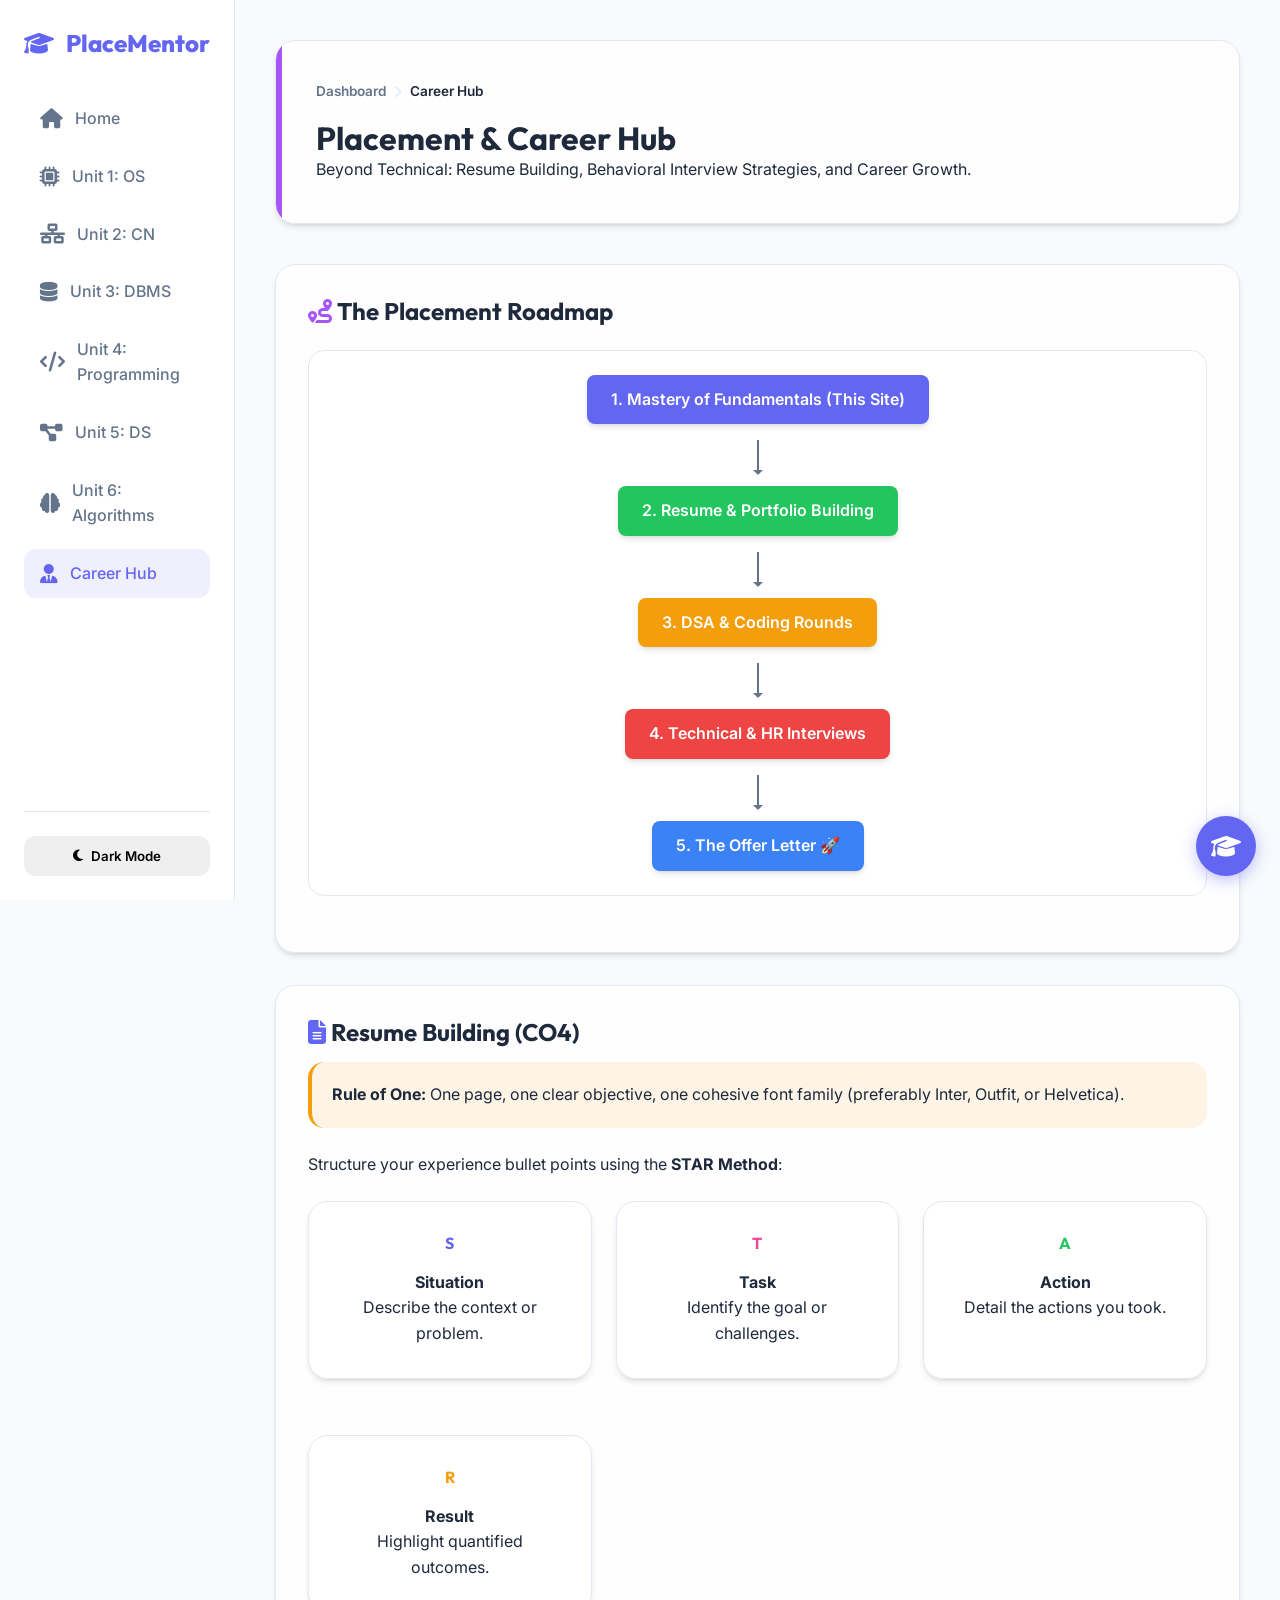
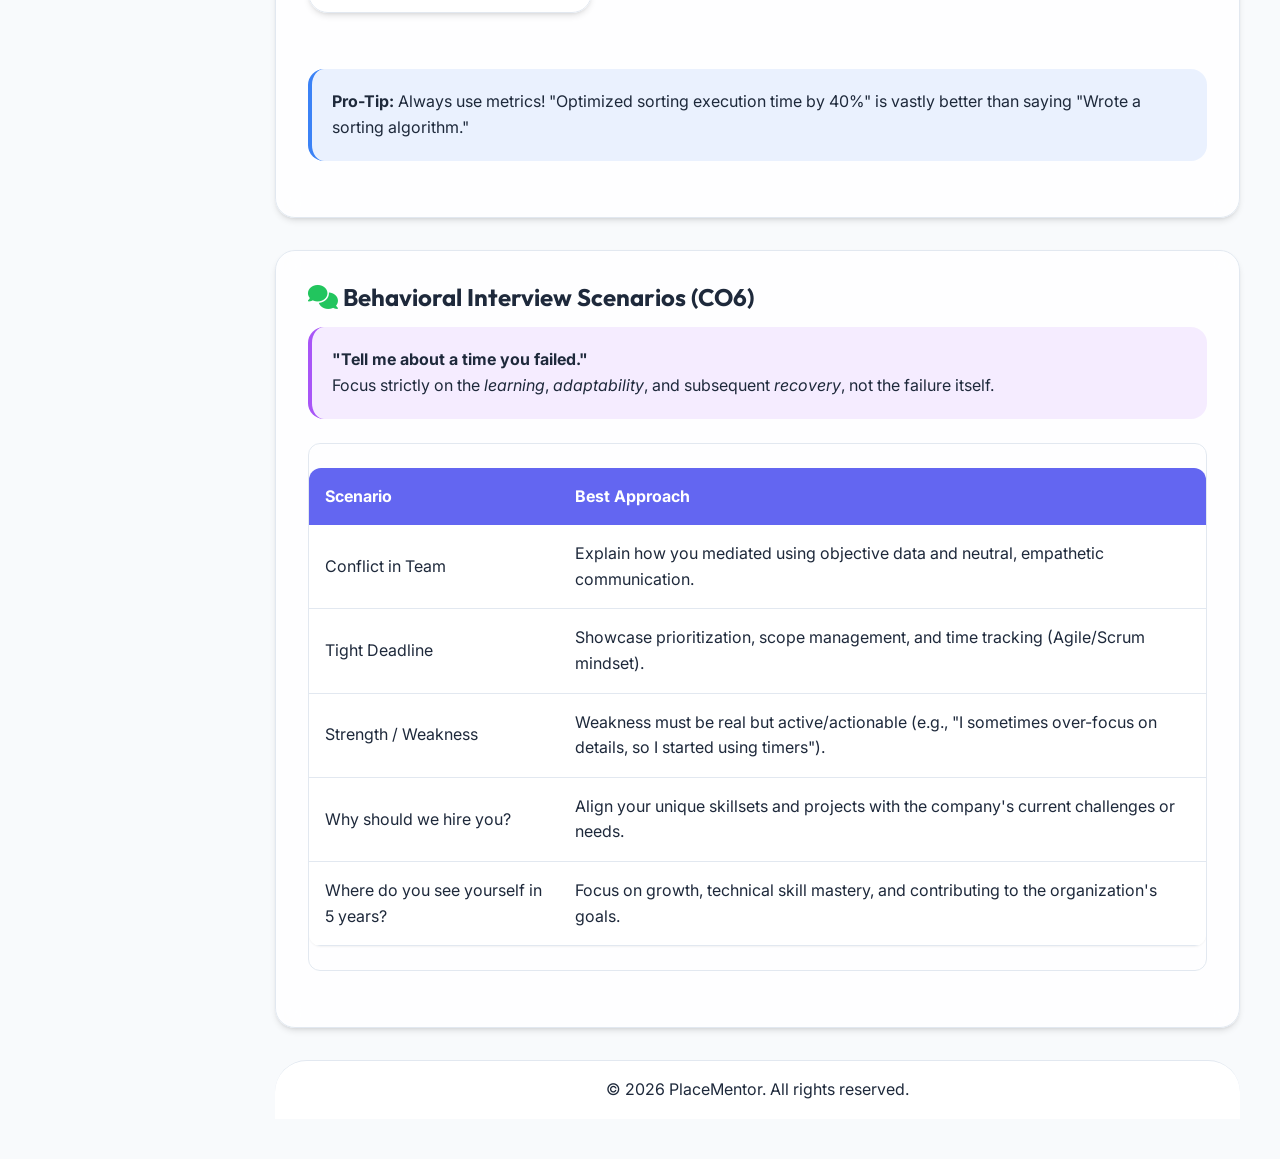
==== commit f2d0cafc: "fix" ====
--- a/career.html
+++ b/career.html
@@ -9,6 +9,7 @@
 </head>
 <body>
     <div id="app-container">
+        <!-- Sidebar Navigation -->
         <aside class="sidebar">
             <div class="sidebar-logo"><i class="fas fa-graduation-cap"></i><span>PlaceMentor</span></div>
             <nav class="nav-links">
@@ -29,14 +30,26 @@
             </div>
         </aside>
 
+        <!-- Main Content -->
         <main class="main-content">
-            <header class="glass-card header-unit" style="border-left-color: var(--purple);">
-                <h1 class="mb-0">Placement & Career Hub</h1>
-                <p class="hero-subtitle mb-0 mt-2">Beyond Technical: Resume Building, Communication Mastery, and Mock Interview Simulations.</p>
+            <header class="glass-card unit-page-header border-purple">
+                <div class="header-nav">
+                    <a href="index.html">Dashboard</a>
+                    <i class="fas fa-chevron-right"></i>
+                    <span>Career Hub</span>
+                </div>
+                <div class="unit-header-content">
+                    <div class="unit-header-left">
+                        <h1 class="mb-0">Placement & Career Hub</h1>
+                        <p class="text-muted">Beyond Technical: Resume Building, Behavioral Interview Strategies, and Career Growth.</p>
+                    </div>
+                </div>
             </header>
 
-                <h4>Visual Learning: The Placement Roadmap</h4>
-                <div class="diagram-container">
+            <!-- Roadmap -->
+            <section class="glass-card">
+                <h2><i class="fas fa-route color-purple"></i> The Placement Roadmap</h2>
+                <div class="diagram-container" style="margin-top: 1.5rem;">
                     <div class="visual-node">1. Mastery of Fundamentals (This Site)</div>
                     <div class="visual-arrow"></div>
                     <div class="visual-node" style="background: var(--success);">2. Resume & Portfolio Building</div>
@@ -47,56 +60,68 @@
                     <div class="visual-arrow"></div>
                     <div class="visual-node" style="background: var(--info);">5. The Offer Letter 🚀</div>
                 </div>
-            </header>
+            </section>
 
             <!-- Resume Building -->
             <section class="glass-card">
-                <h2><i class="fas fa-file-alt"></i> Resume Building (CO4)</h2>
+                <h2><i class="fas fa-file-alt color-primary"></i> Resume Building (CO4)</h2>
                 <div class="info-box important">
-                    <p><strong>Rule of One:</strong> One page, one clear objective, one font family (preferably Inter or Helvetica).</p>
+                    <p><strong>Rule of One:</strong> One page, one clear objective, one cohesive font family (preferably Inter, Outfit, or Helvetica).</p>
                 </div>
+                <p>Structure your experience bullet points using the <strong>STAR Method</strong>:</p>
                 <div class="benefit-grid mt-2 text-center">
-                    <div class="p-4 border-purple glass-card">
-                        <h4 class="color-purple">S</h4>
-                        <p>Situation</p>
+                    <div class="p-4 border-primary glass-card">
+                        <h4 class="color-primary">S</h4>
+                        <p><strong>Situation</strong></p>
+                        <p class="small text-muted">Describe the context or problem.</p>
                     </div>
-                    <div class="p-4 border-purple glass-card">
-                        <h4 class="color-purple">T</h4>
-                        <p>Task</p>
+                    <div class="p-4 border-secondary glass-card">
+                        <h4 class="color-secondary">T</h4>
+                        <p><strong>Task</strong></p>
+                        <p class="small text-muted">Identify the goal or challenges.</p>
                     </div>
-                    <div class="p-4 border-purple glass-card">
-                        <h4 class="color-purple">A</h4>
-                        <p>Action</p>
+                    <div class="p-4 border-success glass-card">
+                        <h4 class="color-success">A</h4>
+                        <p><strong>Action</strong></p>
+                        <p class="small text-muted">Detail the actions you took.</p>
                     </div>
-                    <div class="p-4 border-purple glass-card">
-                        <h4 class="color-purple">R</h4>
-                        <p>Result</p>
+                    <div class="p-4 border-warning glass-card">
+                        <h4 class="color-warning">R</h4>
+                        <p><strong>Result</strong></p>
+                        <p class="small text-muted">Highlight quantified outcomes.</p>
                     </div>
                 </div>
                 <div class="info-box definition">
-                    <p><strong>Pro-Tip:</strong> Use metrics! "Optimized sorting by 40%" is better than "Wrote a sorting algorithm."</p>
+                    <p><strong>Pro-Tip:</strong> Always use metrics! "Optimized sorting execution time by 40%" is vastly better than saying "Wrote a sorting algorithm."</p>
                 </div>
             </section>
 
             <!-- Behavioral Mastery -->
             <section class="glass-card">
-                <h2><i class="fas fa-comments"></i> Behavioral Interview Scenarios (CO6)</h2>
+                <h2><i class="fas fa-comments color-success"></i> Behavioral Interview Scenarios (CO6)</h2>
                 <div class="info-box interview">
                     <p><strong>"Tell me about a time you failed."</strong><br>
-                    Focus on the <em>learning</em> and <em>recovery</em>, not the failure itself.</p>
+                    Focus strictly on the <em>learning</em>, <em>adaptability</em>, and subsequent <em>recovery</em>, not the failure itself.</p>
                 </div>
                 <table class="tech-table">
                     <thead><tr><th>Scenario</th><th>Best Approach</th></tr></thead>
                     <tbody>
-                        <tr><td>Conflict in Team</td><td>Explain how you mediated using data and neutral communication.</td></tr>
-                        <tr><td>Tight Deadline</td><td>Showcase prioritization and time management (Agile mindset).</td></tr>
-                        <tr><td>Strength / Weakness</td><td>Weakness should be real but actionable (e.g., "I sometimes over-focus on details").</td></tr>
-                        <tr><td>Why should we hire you?</td><td>Align your unique skills with the company's current challenges/needs.</td></tr>
-                        <tr><td>Where do you see yourself in 5 years?</td><td>Focus on growth, skill mastery, and contributing to the organization's goals.</td></tr>
+                        <tr><td>Conflict in Team</td><td>Explain how you mediated using objective data and neutral, empathetic communication.</td></tr>
+                        <tr><td>Tight Deadline</td><td>Showcase prioritization, scope management, and time tracking (Agile/Scrum mindset).</td></tr>
+                        <tr><td>Strength / Weakness</td><td>Weakness must be real but active/actionable (e.g., "I sometimes over-focus on details, so I started using timers").</td></tr>
+                        <tr><td>Why should we hire you?</td><td>Align your unique skillsets and projects with the company's current challenges or needs.</td></tr>
+                        <tr><td>Where do you see yourself in 5 years?</td><td>Focus on growth, technical skill mastery, and contributing to the organization's goals.</td></tr>
                     </tbody>
                 </table>
             </section>
 
+            <!-- Footer -->
+            <footer class="text-center mt-4 p-4 text-muted border-top">
+                <p>&copy; 2026 PlaceMentor. All rights reserved.</p>
+            </footer>
+        </main>
+    </div>
+
     <script src="script.js?v=2.1.1"></script>
 </body>
 </html>
--- a/style.css
+++ b/style.css
@@ -264,7 +264,12 @@
 .collapsible-header { cursor: pointer; display: flex; justify-content: space-between; align-items: center; padding: 1.25rem; background: var(--bg-card); border-radius: 0.75rem; margin-bottom: 0.75rem; border: 1px solid var(--border); transition: var(--transition); }
 .collapsible-header:hover { border-color: var(--primary); background: var(--glass); }
 .collapsible-content { max-height: 0; overflow: hidden; transition: max-height 0.4s ease-out; padding: 0 1.5rem; }
-.collapsible-content.active { max-height: fit-content; padding-bottom: 2rem; }
+.collapsible-content.active {
+    max-height: 2000px; /* Reduced from 5000px for better transition feel */
+    padding: 1.5rem;
+    padding-top: 0;
+    opacity: 1;
+}
 .chevron-icon { transition: transform 0.3s; }
 .collapsible-header.active .chevron-icon { transform: rotate(180deg); }
 
@@ -295,9 +300,30 @@
 .mb-2 { margin-bottom: 0.5rem; }
 
 /* Unit Specific Helpers */
-.osi-stack { display: flex; flex-direction: column; gap: 0.5rem; max-width: 500px; margin: 2rem auto; }
-.osi-layer { padding: 1rem; text-align: center; color: white; font-weight: bold; border-radius: 0.5rem; cursor: pointer; transition: 0.3s; }
-.osi-layer:hover { transform: scale(1.03); filter: brightness(1.1); }
+.osi-stack {
+    display: flex;
+    flex-direction: column;
+    gap: 0.5rem;
+    max-width: 400px;
+    margin: 2rem auto;
+}
+
+.osi-layer {
+    padding: 1.2rem;
+    border-radius: 0.75rem;
+    color: white;
+    font-weight: 600;
+    text-align: center;
+    cursor: pointer;
+    transition: var(--transition);
+    border: 1px solid rgba(255, 255, 255, 0.1);
+}
+
+.osi-layer:hover {
+    transform: translateX(10px);
+    filter: brightness(1.1);
+    box-shadow: var(--shadow-lg);
+}
 .layer-info { margin-top: 1rem; padding: 1.5rem; border-radius: 1rem; background: var(--glass); border: 2px solid var(--primary); }
 
 /* Data Structure Visuals */
@@ -312,18 +338,168 @@
 
 @keyframes popIn { from { transform: scale(0); opacity: 0; } to { transform: scale(1); opacity: 1; } }
 
-/* Header Component Extras */
-.header-unit { border-left: 6px solid var(--primary); padding-left: 2rem !important; }
-.border-purple { border: 2px solid var(--purple) !important; background: rgba(var(--purple-rgb), 0.05) !important; }
-
-/* Header Components */
-.search-wrapper { position: relative; width: 100%; }
-.search-wrapper i { position: absolute; left: 1rem; top: 50%; transform: translateY(-50%); color: var(--text-muted); }
-.search-wrapper input { padding-left: 2.75rem !important; background: var(--bg-main) !important; border: 1px solid var(--border) !important; padding: 0.75rem 1rem !important; border-radius: 0.75rem !important; }
+.unit-page-header {
+    padding: 2.5rem !important;
+    margin-bottom: 2.5rem !important;
+    position: relative;
+    overflow: hidden;
+    display: flex;
+    flex-direction: column;
+    gap: 0.5rem;
+}
+
+.unit-page-header::before {
+    content: '';
+    position: absolute;
+    left: 0;
+    top: 0;
+    bottom: 0;
+    width: 6px;
+    background: var(--primary);
+    border-radius: 6px 0 0 6px;
+}
+
+.unit-page-header.border-success::before { background: var(--success); }
+.unit-page-header.border-warning::before { background: var(--warning); }
+.unit-page-header.border-info::before { background: var(--info); }
+.unit-page-header.border-purple::before { background: var(--purple); }
+.unit-page-header.border-danger::before { background: var(--danger); }
+
+.header-nav {
+    display: flex;
+    align-items: center;
+    gap: 0.5rem;
+    margin-bottom: 0.5rem;
+    font-size: 0.85rem;
+    font-weight: 600;
+}
+
+.header-nav a {
+    color: var(--text-muted);
+    text-decoration: none;
+    transition: var(--transition);
+}
+
+.header-nav a:hover {
+    color: var(--primary);
+}
+
+.header-nav i {
+    font-size: 0.75rem;
+    color: var(--border);
+}
+
+.unit-header-content {
+    display: flex;
+    justify-content: space-between;
+    align-items: flex-end;
+    flex-wrap: wrap;
+    gap: 1.5rem;
+}
+
+.unit-header-left {
+    flex: 1;
+    min-width: 300px;
+}
+
+.unit-header-right {
+    min-width: 250px;
+}
+
+.dashboard-header {
+    padding: 2.5rem !important;
+    margin-bottom: 2.5rem !important;
+}
+
+.header-content {
+    display: flex;
+    justify-content: space-between;
+    align-items: flex-start;
+    gap: 3rem;
+}
+
+.header-left {
+    flex: 1;
+}
+
+.header-right {
+    min-width: 320px;
+    display: flex;
+    flex-direction: column;
+    align-items: flex-end;
+}
+
+.dashboard-actions {
+    width: 100%;
+    display: flex;
+    justify-content: flex-end;
+}
+
+.progress-section {
+    width: 100%;
+}
+
+.search-wrapper { 
+    position: relative; 
+    width: 100%; 
+    max-width: 500px;
+}
+
+.search-wrapper i { 
+    position: absolute; 
+    left: 1.25rem; 
+    top: 50%; 
+    transform: translateY(-50%); 
+    color: var(--text-muted); 
+    z-index: 10;
+}
+
+.search-wrapper input { 
+    width: 100%;
+    padding: 0.875rem 1rem 0.875rem 3rem !important; 
+    background: var(--bg-main) !important; 
+    border: 1px solid var(--border) !important; 
+    border-radius: 0.875rem !important;
+    font-size: 0.95rem;
+    color: var(--text-main);
+    transition: var(--transition);
+    height: auto !important;
+}
+
+.search-wrapper input:focus {
+    outline: none;
+    border-color: var(--primary) !important;
+    box-shadow: 0 0 0 4px rgba(var(--primary-rgb), 0.1);
+    background: var(--bg-card) !important;
+}
 
 .header-right { min-width: 250px; }
 .progress-label { font-size: 0.875rem; font-weight: 600; }
-.progress-text { font-size: 0.875rem; color: var(--primary); }
+.progress-text { 
+    font-size: 0.875rem; 
+    color: var(--primary); 
+    font-weight: 700;
+    font-family: 'Outfit', sans-serif;
+}
+
+.no-results {
+    text-align: center;
+    padding: 4rem 2rem;
+    grid-column: 1 / -1;
+    display: none;
+}
+
+.no-results i {
+    font-size: 3rem;
+    color: var(--text-muted);
+    margin-bottom: 1rem;
+    opacity: 0.5;
+}
+
+.no-results p {
+    color: var(--text-muted);
+    font-size: 1.1rem;
+}
 
 /* Hero Section */
 .hero-gradient { background: linear-gradient(135deg, rgba(var(--primary-rgb), 0.1), rgba(var(--secondary-rgb), 0.1)) !important; padding: 4rem 3rem !important; }
@@ -348,14 +524,57 @@
 .glossary-item { padding: 0.5rem 0; border-bottom: 1px solid var(--border); font-size: 0.95rem; }
 .glossary-item:last-child { border-bottom: none; }
 
-.benefit-grid { display: grid; grid-template-columns: repeat(auto-fit, minmax(250px, 1fr)); gap: 2rem; margin-top: 2rem; }
-.benefit-card { text-align: center; padding: 2.5rem 2rem; border-bottom: 4px solid transparent; }
-.benefit-card i { margin-bottom: 1.5rem; display: block; }
-.benefit-card h4 { margin-bottom: 1rem; }
-
-.border-primary { border-bottom-color: var(--primary) !important; }
-.border-secondary { border-bottom-color: var(--secondary) !important; }
-.border-success { border-bottom-color: var(--success) !important; }
+.benefit-grid { 
+    display: grid; 
+    grid-template-columns: repeat(auto-fit, minmax(280px, 1fr)); 
+    gap: 1.5rem; 
+    margin-top: 1.5rem; 
+    margin-bottom: 1.5rem;
+}
+
+.benefit-card { 
+    text-align: center; 
+    padding: 2rem; 
+    border-bottom: 4px solid transparent; 
+    height: 100%;
+    display: flex;
+    flex-direction: column;
+    justify-content: center;
+    align-items: center;
+}
+
+.benefit-card i { margin-bottom: 1rem; display: block; }
+.benefit-card h4 { margin-bottom: 0.75rem; font-size: 1.15rem; }
+
+.compare-grid {
+    display: grid;
+    grid-template-columns: repeat(auto-fit, minmax(300px, 1fr));
+    gap: 1.5rem;
+    margin: 1.5rem 0;
+}
+
+.compare-card {
+    background: var(--bg-card);
+    border: 1px solid var(--border);
+    border-radius: 1rem;
+    padding: 1.5rem;
+    transition: var(--transition);
+    height: 100%;
+}
+
+.compare-card:hover {
+    border-color: var(--primary);
+    transform: translateY(-3px);
+    box-shadow: var(--shadow);
+}
+
+.compare-card h5 {
+    display: flex;
+    align-items: center;
+    gap: 0.75rem;
+    color: var(--primary);
+    margin-bottom: 1rem;
+}
 
 /* Footer */
 footer {
@@ -437,16 +656,23 @@
     .nav-link.active { color: var(--primary); border-top: 2px solid var(--primary); }
     
     .main-content {
-        padding: 1.5rem 1rem;
-        margin-bottom: 80px; 
+        padding: 1.5rem 1rem 80px; 
     }
     
     .glass-card { padding: 1.5rem; }
     
-    header.glass-card { 
+    .header-content {
         flex-direction: column;
-        align-items: stretch;
         gap: 1.5rem;
+    }
+    
+    .header-right {
+        min-width: 100%;
+        align-items: flex-start;
+    }
+
+    .dashboard-actions .btn {
+        width: 100%;
     }
     
     .hero { padding: 2rem 1.5rem !important; }
@@ -497,4 +723,640 @@
     border-left: 5px solid transparent;
     border-right: 5px solid transparent;
     border-top: 5px solid var(--text-muted);
-}+}
+
+/* Placement & Numerical Styling */
+.placement-tip {
+    background: linear-gradient(135deg, rgba(168, 85, 247, 0.1), rgba(99, 102, 241, 0.1));
+    border-left: 5px solid var(--purple);
+    padding: 1.5rem;
+    border-radius: 1rem;
+    margin: 1.5rem 0;
+    position: relative;
+    overflow: hidden;
+}
+
+.placement-tip::before {
+    content: '\f0eb';
+    font-family: 'Font Awesome 6 Free';
+    font-weight: 900;
+    position: absolute;
+    right: -10px;
+    top: -10px;
+    font-size: 5rem;
+    opacity: 0.05;
+    color: var(--purple);
+}
+
+.numerical-box {
+    background: rgba(34, 197, 94, 0.05);
+    border: 1px solid var(--success);
+    border-radius: 1rem;
+    padding: 1.5rem;
+    margin: 1.5rem 0;
+}
+
+.step-badge {
+    background: var(--primary);
+    color: white;
+    padding: 0.2rem 0.6rem;
+    border-radius: 0.4rem;
+    font-size: 0.8rem;
+    font-weight: bold;
+    margin-right: 0.5rem;
+}/* TCP 3-Way Handshake Animation */
+.handshake-container {
+    display: flex;
+    justify-content: space-between;
+    align-items: center;
+    width: 100%;
+    max-width: 600px;
+    margin: 2rem auto;
+    position: relative;
+    padding: 3rem 2rem;
+    background: var(--bg-card);
+    border: 1px solid var(--border);
+    border-radius: 1.5rem;
+    box-shadow: var(--shadow-lg);
+}
+
+.handshake-actor {
+    text-align: center;
+    z-index: 2;
+    width: 80px;
+}
+
+.handshake-actor i {
+    font-size: 3rem;
+    color: var(--primary);
+    margin-bottom: 0.5rem;
+    filter: drop-shadow(0 0 10px rgba(var(--primary-rgb), 0.3));
+}
+
+.handshake-lines {
+    position: absolute;
+    top: 50%;
+    left: 80px;
+    right: 80px;
+    height: 150px;
+    transform: translateY(-50%);
+}
+
+.handshake-packet {
+    position: absolute;
+    padding: 0.5rem 1rem;
+    background: linear-gradient(135deg, var(--secondary), var(--primary));
+    color: white;
+    border-radius: 2rem;
+    font-size: 0.8rem;
+    font-weight: 600;
+    white-space: nowrap;
+    opacity: 0;
+    box-shadow: var(--shadow);
+    z-index: 1;
+}
+
+@keyframes pack1 { 
+    0% { left: 0; top: 0; opacity: 0; transform: scale(0.8); } 
+    10% { opacity: 1; transform: scale(1); }
+    90% { opacity: 1; transform: scale(1); }
+    100% { left: 100%; top: 40px; opacity: 0; transform: translateX(-100%) scale(0.8); } 
+}
+@keyframes pack2 { 
+    0% { right: 0; top: 40px; opacity: 0; transform: scale(0.8); } 
+    10% { opacity: 1; transform: scale(1); }
+    90% { opacity: 1; transform: scale(1); }
+    100% { right: 100%; top: 80px; opacity: 0; transform: translateX(100%) scale(0.8); } 
+}
+@keyframes pack3 { 
+    0% { left: 0; top: 80px; opacity: 0; transform: scale(0.8); } 
+    10% { opacity: 1; transform: scale(1); }
+    90% { opacity: 1; transform: scale(1); }
+    100% { left: 100%; top: 120px; opacity: 0; transform: translateX(-100%) scale(0.8); } 
+}
+
+.packet-syn { animation: pack1 3s infinite; }
+.packet-syn-ack { animation: pack2 3s infinite 1s; }
+.packet-ack { animation: pack3 3s infinite 2s; }
+
+/* Encapsulation Animation */
+.encap-container {
+    display: flex;
+    flex-direction: column;
+    align-items: center;
+    gap: 0.75rem;
+    padding: 2.5rem;
+    background: rgba(var(--primary-rgb), 0.02);
+    border-radius: 1.5rem;
+    margin: 2rem 0;
+}
+
+.encap-layer {
+    width: 100%;
+    max-width: 300px;
+    padding: 1rem;
+    text-align: center;
+    border-radius: 0.75rem;
+    color: white;
+    font-weight: 600;
+    transition: all 0.4s cubic-bezier(0.175, 0.885, 0.32, 1.275);
+    position: relative;
+    cursor: help;
+}
+
+.encap-layer:hover {
+    transform: scale(1.05);
+    box-shadow: 0 10px 25px -5px rgba(0, 0, 0, 0.1);
+}
+
+.encap-layer::before {
+    content: 'Header added';
+    position: absolute;
+    left: -100px;
+    top: 50%;
+    transform: translateY(-50%);
+    background: var(--bg-sidebar);
+    color: var(--primary);
+    padding: 0.4rem 0.8rem;
+    border: 1px solid var(--primary);
+    font-size: 0.75rem;
+    border-radius: 0.5rem;
+    opacity: 0;
+    transition: opacity 0.3s, transform 0.3s;
+    pointer-events: none;
+    white-space: nowrap;
+}
+
+.encap-layer:hover::before {
+    opacity: 1;
+    transform: translateY(-50%) translateX(10px);
+
+}
+
+/* DBMS Specific Styles */
+.dbms-intro-grid {
+    display: grid;
+    grid-template-columns: repeat(auto-fit, minmax(300px, 1fr));
+    gap: 1.5rem;
+    margin: 1.5rem 0;
+}
+
+/* ER Diagram Components */
+.er-diagram-container {
+    background: var(--bg-card);
+    padding: 2rem;
+    border-radius: 1.5rem;
+    border: 1px solid var(--border);
+    display: flex;
+    justify-content: center;
+    align-items: center;
+    gap: 2rem;
+    flex-wrap: wrap;
+    position: relative;
+    overflow: hidden;
+}
+
+.er-entity {
+    background: var(--primary);
+    color: white;
+    padding: 1rem 2rem;
+    border: 2px solid rgba(255,255,255,0.2);
+    font-weight: 700;
+    text-transform: uppercase;
+    box-shadow: var(--shadow);
+}
+
+.er-attribute {
+    background: var(--bg-sidebar);
+    border: 1px solid var(--primary);
+    padding: 0.5rem 1rem;
+    border-radius: 2rem;
+    font-size: 0.85rem;
+    font-weight: 600;
+}
+
+.er-relationship {
+    background: var(--bg-sidebar);
+    border: 2px solid var(--secondary);
+    width: 80px;
+    height: 80px;
+    display: flex;
+    align-items: center;
+    justify-content: center;
+    transform: rotate(45deg);
+    font-weight: 700;
+    color: var(--secondary);
+}
+
+.er-relationship span {
+    transform: rotate(-45deg);
+}
+
+/* SQL Join Visualizer */
+.join-visualizer {
+    display: flex;
+    justify-content: center;
+    align-items: center;
+    gap: 0;
+    margin: 2rem 0;
+}
+
+.join-circle {
+    width: 200px;
+    height: 200px;
+    border-radius: 50%;
+    border: 3px solid var(--primary);
+    display: flex;
+    align-items: center;
+    justify-content: center;
+    transition: var(--transition);
+    position: relative;
+}
+
+.circle-left { background: rgba(var(--primary-rgb), 0.1); margin-right: -80px; z-index: 1; }
+.circle-right { background: rgba(var(--secondary-rgb), 0.1); border-color: var(--secondary); z-index: 0; }
+
+.join-intersection {
+    position: absolute;
+    width: 120px;
+    height: 120px;
+    background: transparent;
+    border-radius: 50%;
+    z-index: 2;
+    pointer-events: none;
+}
+
+.join-active .circle-left { background: rgba(var(--primary-rgb), 0.4); }
+.join-active .circle-right { background: rgba(var(--secondary-rgb), 0.4); }
+
+/* ACID Animation */
+.acid-animation-container {
+    height: 200px;
+    background: var(--bg-sidebar);
+    border-radius: 1.5rem;
+    display: flex;
+    align-items: center;
+    justify-content: space-around;
+    position: relative;
+    overflow: hidden;
+    border: 1px solid var(--border);
+}
+
+.bank-account {
+    text-align: center;
+    padding: 2rem;
+}
+
+.bank-account i { font-size: 2.5rem; color: var(--primary); margin-bottom: 0.5rem; }
+
+.money-packet {
+    position: absolute;
+    background: var(--success);
+    color: white;
+    padding: 0.4rem 0.8rem;
+    border-radius: 0.5rem;
+    font-size: 0.8rem;
+    font-weight: bold;
+    opacity: 0;
+}
+
+@keyframes transferMoney {
+    0% { left: 20%; top: 50%; opacity: 0; transform: scale(0.5); }
+    20% { opacity: 1; transform: scale(1); }
+    80% { opacity: 1; transform: scale(1); }
+    100% { left: 70%; top: 50%; opacity: 0; transform: scale(0.5); }
+}
+
+.animate-transfer { animation: transferMoney 2s infinite; }
+
+/* Normalization Steps */
+.norm-step-card {
+    border-left: 4px solid var(--primary);
+    padding: 1.5rem;
+    margin-bottom: 1rem;
+    background: var(--bg-card);
+    transition: var(--transition);
+}
+
+.norm-step-card:hover { transform: translateX(10px); background: var(--glass); }
+
+/* Keys UI */
+.key-badge {
+    padding: 0.2rem 0.6rem;
+    border-radius: 0.4rem;
+    font-size: 0.75rem;
+    font-weight: 700;
+    text-transform: uppercase;
+    margin-right: 0.5rem;
+}
+
+.bg-primary-key { background: #ffd700; color: #000; }
+.bg-foreign-key { background: #c0c0c0; color: #000; }
+
+/* Bookmarking & UI Helpers */
+.bookmark-btn {
+    background: transparent;
+    border: none;
+    color: var(--text-muted);
+    cursor: pointer;
+    font-size: 1.1rem;
+    padding: 0.25rem;
+    transition: var(--transition);
+    display: inline-flex;
+    align-items: center;
+    justify-content: center;
+}
+.bookmark-btn:hover {
+    color: var(--primary);
+    transform: scale(1.1);
+}
+.bookmark-btn.bookmarked {
+    color: var(--primary);
+}
+.header-actions {
+    display: flex;
+    align-items: center;
+    gap: 1rem;
+}
+
+/* Subnet Calculator */
+.subnet-calculator {
+    margin-top: 1rem;
+    display: flex;
+    flex-direction: column;
+    gap: 1rem;
+}
+.subnet-input-group {
+    display: flex;
+    align-items: center;
+    gap: 1rem;
+    flex-wrap: wrap;
+}
+.subnet-input {
+    width: 100px;
+    padding: 0.5rem;
+    border-radius: 0.5rem;
+    border: 1px solid var(--border);
+    background: var(--bg-main);
+    color: var(--text-main);
+    font-weight: 600;
+}
+
+/* Progress Tracking Checklist */
+.mark-read-btn {
+    margin-top: 1rem;
+    font-size: 0.85rem;
+    padding: 0.5rem 1rem;
+    border-radius: 0.5rem;
+    background: transparent;
+    border: 1px solid rgba(var(--primary-rgb), 0.2);
+    color: var(--primary);
+    cursor: pointer;
+    display: inline-flex;
+    align-items: center;
+    gap: 0.5rem;
+    transition: var(--transition);
+}
+.mark-read-btn:hover {
+    background: rgba(var(--primary-rgb), 0.05);
+}
+.mark-read-btn.completed {
+    background: var(--success);
+    color: white;
+    border-color: var(--success);
+}
+
+/* AI Tutor Floating Widget */
+.ai-tutor-launcher {
+    position: fixed;
+    bottom: 24px;
+    right: 24px;
+    width: 60px;
+    height: 60px;
+    border-radius: 50%;
+    background: var(--primary);
+    color: white;
+    display: flex;
+    align-items: center;
+    justify-content: center;
+    font-size: 1.5rem;
+    cursor: pointer;
+    box-shadow: 0 4px 15px rgba(var(--primary-rgb), 0.4);
+    z-index: 9999;
+    transition: var(--transition);
+}
+
+.ai-tutor-launcher:hover {
+    transform: scale(1.1) rotate(5deg);
+    background: var(--primary-hover);
+}
+
+.ai-tutor-window {
+    position: fixed;
+    bottom: 96px;
+    right: 24px;
+    width: 380px;
+    height: 500px;
+    max-height: 80vh;
+    border-radius: 1.25rem;
+    background: var(--bg-card);
+    backdrop-filter: blur(16px);
+    -webkit-backdrop-filter: blur(16px);
+    border: 1px solid var(--border);
+    box-shadow: var(--shadow-lg);
+    display: flex;
+    flex-direction: column;
+    z-index: 9999;
+    overflow: hidden;
+    transform: scale(0.9) translateY(20px);
+    opacity: 0;
+    pointer-events: none;
+    transition: all 0.3s cubic-bezier(0.34, 1.56, 0.64, 1);
+}
+
+.ai-tutor-window.active {
+    transform: scale(1) translateY(0);
+    opacity: 1;
+    pointer-events: auto;
+}
+
+.ai-tutor-header {
+    padding: 1.25rem;
+    background: linear-gradient(135deg, var(--primary), var(--purple));
+    color: white;
+    display: flex;
+    justify-content: space-between;
+    align-items: center;
+}
+
+.ai-tutor-title {
+    display: flex;
+    align-items: center;
+    gap: 0.5rem;
+    font-weight: 700;
+}
+
+.ai-tutor-close {
+    background: transparent;
+    border: none;
+    color: white;
+    cursor: pointer;
+    font-size: 1.1rem;
+    opacity: 0.8;
+    transition: var(--transition);
+}
+
+.ai-tutor-close:hover {
+    opacity: 1;
+}
+
+.ai-tutor-messages {
+    flex-grow: 1;
+    padding: 1.25rem;
+    overflow-y: auto;
+    display: flex;
+    flex-direction: column;
+    gap: 1rem;
+}
+
+.ai-message {
+    max-width: 85%;
+    padding: 0.75rem 1rem;
+    border-radius: 1rem;
+    font-size: 0.9rem;
+    line-height: 1.4;
+    word-break: break-word;
+}
+
+.ai-message.system {
+    background: rgba(var(--primary-rgb), 0.05);
+    color: var(--text-muted);
+    align-self: center;
+    max-width: 95%;
+    text-align: center;
+    font-size: 0.8rem;
+    border: 1px dashed var(--border);
+}
+
+.ai-message.assistant {
+    background: var(--bg-sidebar);
+    color: var(--text-main);
+    align-self: flex-start;
+    border-bottom-left-radius: 0.25rem;
+    border: 1px solid var(--border);
+}
+
+.ai-message.user {
+    background: var(--primary);
+    color: white;
+    align-self: flex-end;
+    border-bottom-right-radius: 0.25rem;
+}
+
+.ai-tutor-chips {
+    display: flex;
+    gap: 0.5rem;
+    padding: 0 1.25rem 0.75rem;
+    overflow-x: auto;
+    white-space: nowrap;
+}
+
+.ai-chip {
+    background: rgba(var(--primary-rgb), 0.05);
+    border: 1px solid rgba(var(--primary-rgb), 0.15);
+    color: var(--primary);
+    padding: 0.4rem 0.8rem;
+    border-radius: 2rem;
+    font-size: 0.75rem;
+    cursor: pointer;
+    font-weight: 500;
+    transition: var(--transition);
+}
+
+.ai-chip:hover {
+    background: var(--primary);
+    color: white;
+    border-color: var(--primary);
+}
+
+.ai-tutor-input-area {
+    padding: 1rem;
+    border-top: 1px solid var(--border);
+    display: flex;
+    gap: 0.5rem;
+    background: var(--bg-sidebar);
+}
+
+.ai-tutor-input {
+    flex-grow: 1;
+    padding: 0.75rem 1rem;
+    border: 1px solid var(--border);
+    border-radius: 2rem;
+    font-size: 0.9rem;
+    outline: none;
+    transition: var(--transition);
+    background: var(--bg-main);
+    color: var(--text-main);
+}
+
+.ai-tutor-input:focus {
+    border-color: var(--primary);
+    box-shadow: 0 0 0 3px rgba(var(--primary-rgb), 0.1);
+    background: var(--bg-card);
+}
+
+.ai-tutor-send {
+    width: 40px;
+    height: 40px;
+    border-radius: 50%;
+    background: var(--primary);
+    color: white;
+    border: none;
+    display: flex;
+    align-items: center;
+    justify-content: center;
+    cursor: pointer;
+    transition: var(--transition);
+}
+
+.ai-tutor-send:hover {
+    background: var(--primary-hover);
+    transform: scale(1.05);
+}
+
+/* Typing Indicator Animation */
+.typing-dots {
+    display: inline-flex;
+    gap: 4px;
+    align-items: center;
+    height: 12px;
+}
+
+.typing-dots span {
+    width: 6px;
+    height: 6px;
+    background: var(--text-muted);
+    border-radius: 50%;
+    animation: typing 1.4s infinite both;
+}
+
+.typing-dots span:nth-child(2) { animation-delay: .2s; }
+.typing-dots span:nth-child(3) { animation-delay: .4s; }
+
+@keyframes typing {
+    0%, 80%, 100% { transform: scale(0.6); opacity: 0.4; }
+    40% { transform: scale(1.2); opacity: 1; }
+}
+
+@media (max-width: 480px) {
+    .ai-tutor-window {
+        width: calc(100vw - 32px);
+        right: 16px;
+        bottom: 90px;
+        height: 60vh;
+    }
+}
+
+/* End of Styles */
+
+
